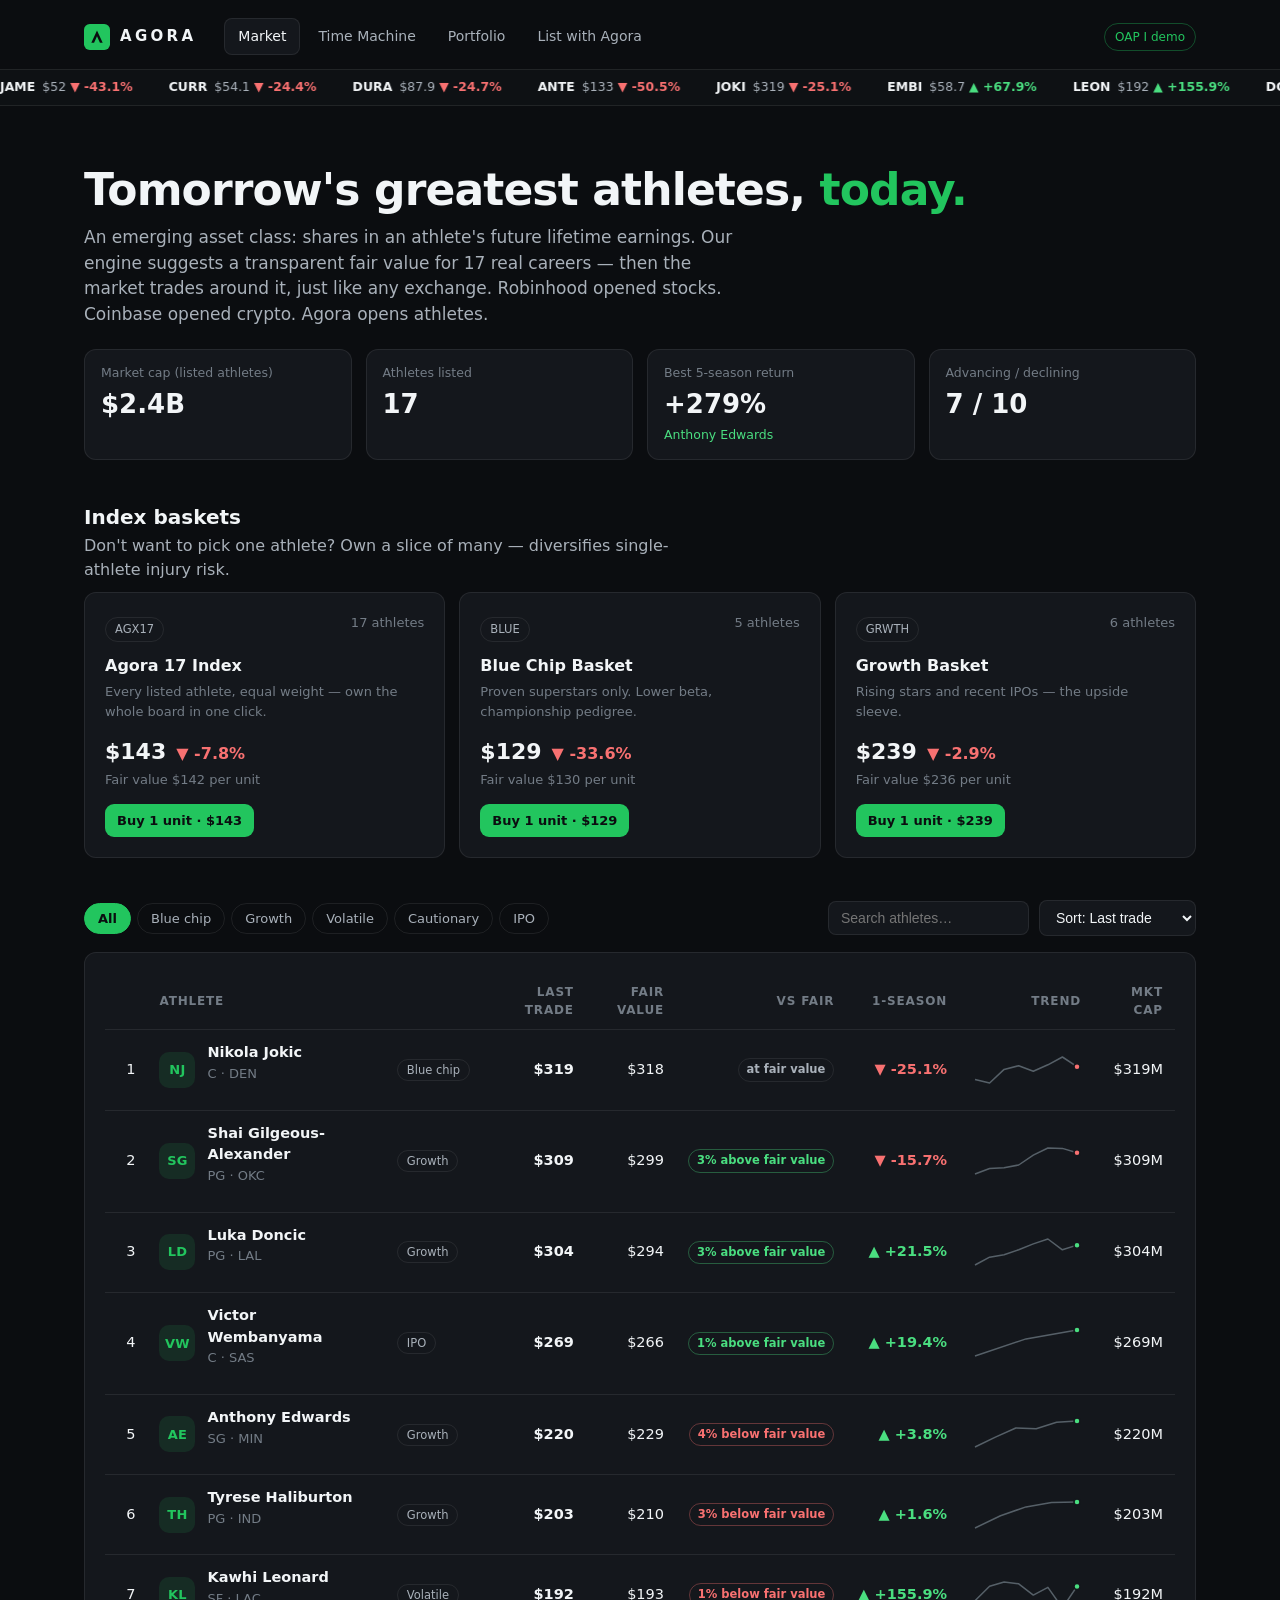
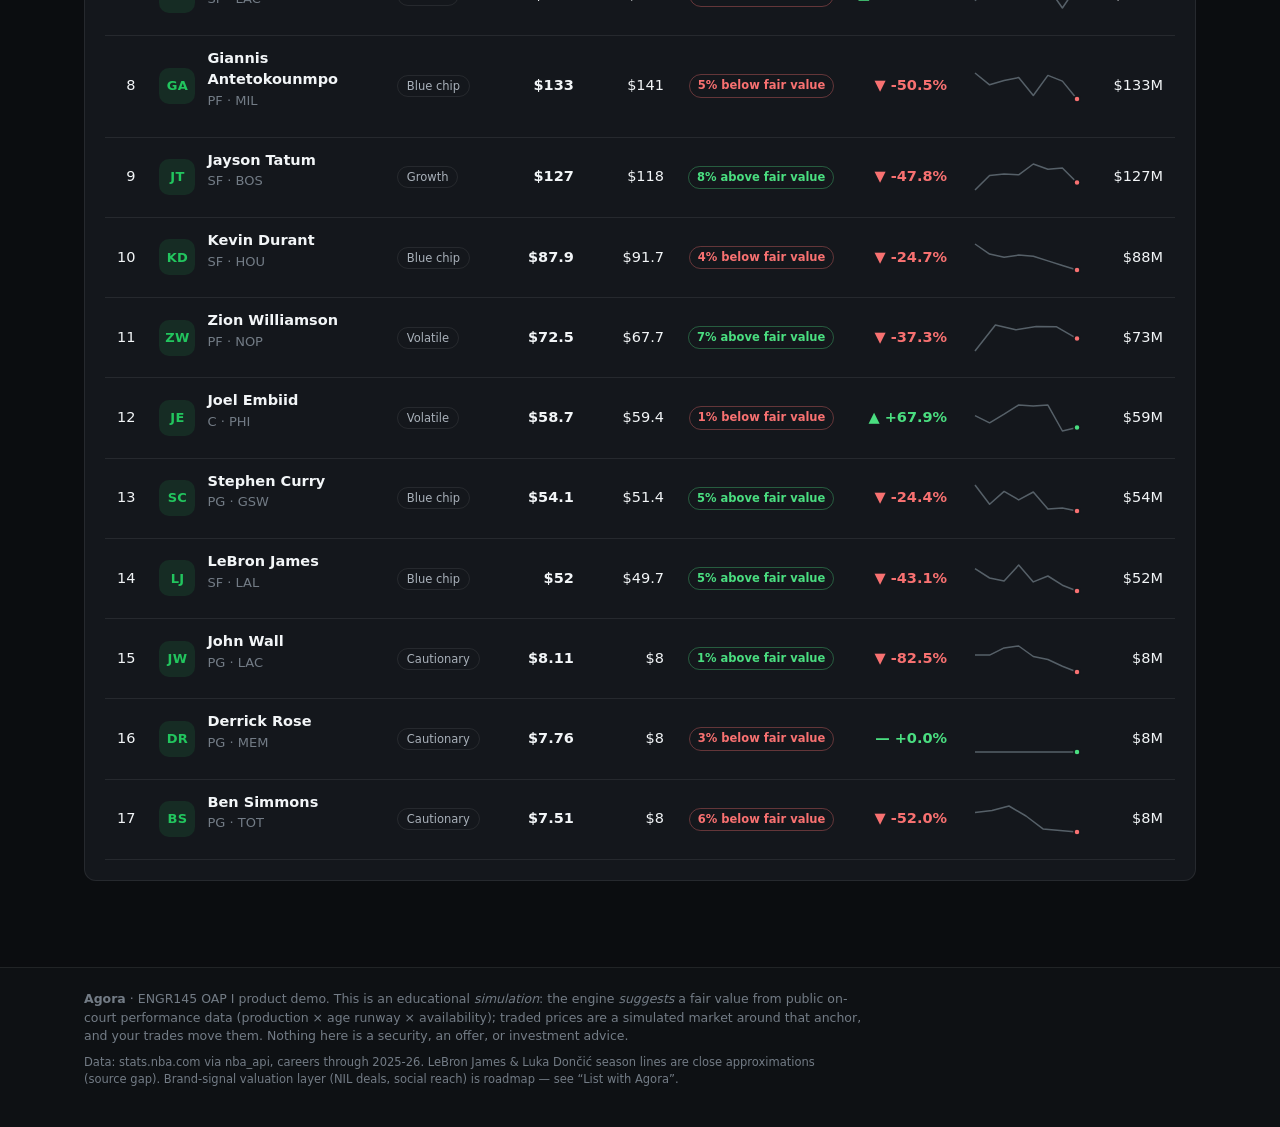
==== docs/index.html @ e839e9f4 "Market layer per TA feedback: engine suggests fair value, market sets price Every listing now shows " ====
<!DOCTYPE html>
<html lang="en">
<head>
<meta charset="utf-8">
<meta name="viewport" content="width=device-width, initial-scale=1">
<title>Agora — The Athlete Brand Asset Market</title>
<meta name="description" content="Agora MVP — a live demo where athlete brand value is priced like an asset. Explore careers as price histories, travel back in time, and build a portfolio.">
<link rel="icon" href="data:image/svg+xml,%3Csvg xmlns='http://www.w3.org/2000/svg' viewBox='0 0 32 32'%3E%3Crect width='32' height='32' rx='7' fill='%2322c55e'/%3E%3Cpath d='M9 23 16 8l7 15h-3.4L16 15l-3.6 8z' fill='%230b0d10'/%3E%3C/svg%3E">
<link rel="stylesheet" href="app.css">
</head>
<body>
<a class="skip" href="#app">Skip to content</a>

<header class="topbar">
  <a class="brand" href="#/market" aria-label="Agora home">
    <svg class="brand-glyph" viewBox="0 0 32 32" aria-hidden="true"><rect width="32" height="32" rx="7" fill="#22c55e"/><path d="M9 23 16 8l7 15h-3.4L16 15l-3.6 8z" fill="#0b0d10"/></svg>
    <span class="brand-word">AGORA</span>
  </a>
  <nav class="nav" aria-label="Primary">
    <a href="#/market" data-nav="market">Market</a>
    <a href="#/machine" data-nav="machine">Time Machine</a>
    <a href="#/portfolio" data-nav="portfolio">Portfolio <span class="nav-badge" id="portfolioCount" hidden></span></a>
    <a href="#/list" data-nav="list">List with Agora</a>
  </nav>
  <span class="demo-chip" title="Built for ENGR145 OAP I">OAP&nbsp;I&nbsp;demo</span>
</header>

<div class="ticker" aria-hidden="true"><div class="ticker-track" id="tickerTrack"></div></div>

<main id="app" tabindex="-1"></main>

<footer class="footer">
  <div class="footer-inner">
    <p><strong>Agora</strong> · ENGR145 OAP I product demo. This is an educational <em>simulation</em>:
    the engine <em>suggests</em> a fair value from public on-court performance data
    (production × age runway × availability); traded prices are a simulated market around that anchor,
    and your trades move them. Nothing here is a security, an offer, or investment advice.</p>
    <p class="footer-fine">Data: stats.nba.com via nba_api, careers through 2025-26. LeBron James &amp; Luka Dončić
    season lines are close approximations (source gap).
    Brand-signal valuation layer (NIL deals, social reach) is roadmap — see “List with Agora”.</p>
  </div>
</footer>

<div class="tooltip" id="tooltip" role="status" hidden></div>
<div class="toast" id="toast" role="status" hidden></div>

<script src="data/players.js"></script>
<script src="app.js"></script>
</body>
</html>
---- docs/app.css ----
/* ---------- Agora MVP · dark fintech, deck-matched ---------- */
:root {
  --page: #0b0d10;
  --surface: #14171c;          /* cards & chart surface (validated) */
  --surface-2: #1a1e24;
  --ink: #f2f5f7;
  --ink-2: #a9b1ba;
  --ink-3: #737c86;
  --hairline: rgba(255,255,255,.08);
  --grid: #262b31;             /* hairline gridlines */
  --axis: #3a4048;
  --accent: #22c55e;           /* UI accent (buttons, brand) */
  --accent-ink: #0b0d10;
  --series-1: #16a34a;         /* athlete data marks (validated) */
  --series-2: #3987e5;         /* benchmark data marks (validated) */
  --up: #4ade80;               /* delta text, always with sign/arrow */
  --down: #f87171;
  --radius: 12px;
  --max: 1160px;
  font-size: 16px;
}
* { box-sizing: border-box; }
html, body { margin: 0; padding: 0; }
body {
  background: var(--page); color: var(--ink);
  font-family: system-ui, -apple-system, "Segoe UI", sans-serif;
  line-height: 1.5;
}
.skip { position: absolute; left: -999px; }
.skip:focus { left: 12px; top: 12px; z-index: 99; background: var(--accent); color: var(--accent-ink); padding: 8px 14px; border-radius: 8px; }
a { color: inherit; text-decoration: none; }
button { font: inherit; cursor: pointer; }

/* ---------- top bar ---------- */
.topbar {
  display: flex; align-items: center; gap: 28px;
  max-width: var(--max); margin: 0 auto; padding: 18px 24px 14px;
}
.brand { display: flex; align-items: center; gap: 10px; }
.brand-glyph { width: 26px; height: 26px; }
.brand-word { font-weight: 800; letter-spacing: .22em; font-size: 15px; }
.nav { display: flex; gap: 4px; flex: 1; }
.nav a {
  padding: 7px 13px; border-radius: 8px; font-size: 14px; color: var(--ink-2);
  border: 1px solid transparent;
}
.nav a:hover { color: var(--ink); background: var(--surface); }
.nav a.active { color: var(--ink); background: var(--surface); border-color: var(--hairline); }
.nav-badge {
  background: var(--accent); color: var(--accent-ink); border-radius: 99px;
  font-size: 11px; font-weight: 700; padding: 1px 7px; margin-left: 4px;
}
.demo-chip {
  font-size: 12px; color: var(--accent); border: 1px solid rgba(34,197,94,.35);
  padding: 4px 10px; border-radius: 99px; white-space: nowrap;
}

/* ---------- ticker tape ---------- */
.ticker { overflow: hidden; border-block: 1px solid var(--hairline); background: #0e1114; }
.ticker-track {
  display: inline-flex; gap: 36px; padding: 8px 0; white-space: nowrap;
  animation: tick 60s linear infinite; will-change: transform;
}
.ticker:hover .ticker-track { animation-play-state: paused; }
@keyframes tick { from { transform: translateX(0); } to { transform: translateX(-50%); } }
@media (prefers-reduced-motion: reduce) { .ticker-track { animation: none; } }
.tick-item { font-size: 12.5px; color: var(--ink-2); font-variant-numeric: tabular-nums; }
.tick-item b { color: var(--ink); font-weight: 600; margin-right: 7px; }

/* ---------- layout ---------- */
main { max-width: var(--max); margin: 0 auto; padding: 26px 24px 70px; min-height: 62vh; }
.view-head { margin: 6px 0 20px; }
.view-head h1 { font-size: 30px; margin: 0 0 6px; letter-spacing: -.01em; }
.view-head p { color: var(--ink-2); margin: 0; max-width: 62ch; }

/* hero */
.hero { padding: 34px 0 10px; }
.hero h1 { font-size: 44px; line-height: 1.08; margin: 0 0 12px; letter-spacing: -.02em; }
.hero h1 em { font-style: normal; color: var(--accent); }
.hero p { color: var(--ink-2); font-size: 17px; max-width: 60ch; margin: 0 0 22px; }

.tiles { display: grid; grid-template-columns: repeat(auto-fit, minmax(180px, 1fr)); gap: 14px; margin: 18px 0 26px; }
.tile {
  background: var(--surface); border: 1px solid var(--hairline);
  border-radius: var(--radius); padding: 14px 16px;
}
.tile .t-label { font-size: 12.5px; color: var(--ink-3); }
.tile .t-value { font-size: 26px; font-weight: 650; margin-top: 2px; }
.tile .t-delta { font-size: 12.5px; margin-top: 2px; color: var(--ink-2); }
.tile .t-delta .pos { color: var(--up); }
.tile .t-delta .neg { color: var(--down); }

/* ---------- market controls & table ---------- */
.controls { display: flex; flex-wrap: wrap; gap: 10px; align-items: center; margin: 6px 0 16px; }
.chips { display: flex; gap: 6px; flex-wrap: wrap; }
.chip {
  border: 1px solid var(--hairline); background: transparent; color: var(--ink-2);
  border-radius: 99px; padding: 5px 13px; font-size: 13px;
}
.chip:hover { color: var(--ink); border-color: rgba(255,255,255,.2); }
.chip.on { background: var(--accent); border-color: var(--accent); color: var(--accent-ink); font-weight: 600; }
.controls .spacer { flex: 1; }
.search, .select, .amount {
  background: var(--surface); color: var(--ink); border: 1px solid var(--hairline);
  border-radius: 8px; padding: 8px 12px; font-size: 14px;
}
.search:focus, .select:focus, .amount:focus, .chip:focus-visible, .btn:focus-visible {
  outline: 2px solid var(--accent); outline-offset: 1px;
}

.table-scroll { overflow-x: auto; }
.market-table { width: 100%; border-collapse: collapse; }
.market-table th {
  text-align: left; font-size: 12px; text-transform: uppercase; letter-spacing: .07em;
  color: var(--ink-3); font-weight: 600; padding: 10px 12px; border-bottom: 1px solid var(--hairline);
}
.market-table th.num, .market-table td.num { text-align: right; }
.market-table td {
  padding: 12px; border-bottom: 1px solid var(--hairline); font-size: 14.5px;
  font-variant-numeric: tabular-nums; vertical-align: middle;
}
.market-table tbody tr { cursor: pointer; }
.market-table tbody tr:hover, .market-table tbody tr:focus-visible { background: var(--surface); outline: none; }
.who { display: flex; align-items: center; gap: 12px; }
.avatar {
  width: 36px; height: 36px; border-radius: 10px; flex: none;
  background: rgba(34,197,94,.12); color: var(--accent);
  display: grid; place-items: center; font-weight: 700; font-size: 13px; letter-spacing: .02em;
}
.who .nm { font-weight: 600; }
.who .sub { font-size: 12.5px; color: var(--ink-3); }
.tag {
  font-size: 11.5px; padding: 3px 9px; border-radius: 99px; border: 1px solid var(--hairline);
  color: var(--ink-2); white-space: nowrap;
}
.delta { font-weight: 600; white-space: nowrap; }
.delta.pos { color: var(--up); }
.delta.neg { color: var(--down); }
.spark { display: block; }

/* ---------- panels / athlete ---------- */
.panel {
  background: var(--surface); border: 1px solid var(--hairline);
  border-radius: var(--radius); padding: 20px; margin-bottom: 16px;
}
.panel h2 { margin: 0 0 4px; font-size: 18px; }
.panel .sub { color: var(--ink-3); font-size: 13px; margin: 0 0 14px; }
.back { display: inline-block; color: var(--ink-3); font-size: 13.5px; margin-bottom: 14px; }
.back:hover { color: var(--ink); }

.ath-head { display: flex; align-items: center; gap: 18px; flex-wrap: wrap; margin-bottom: 18px; }
.ath-head .avatar { width: 58px; height: 58px; font-size: 19px; border-radius: 14px; }
.ath-head h1 { font-size: 30px; margin: 0; letter-spacing: -.01em; }
.ath-meta { display: flex; gap: 8px; margin-top: 6px; flex-wrap: wrap; }
.ath-price { margin-left: auto; text-align: right; }
.ath-price .p { font-size: 32px; font-weight: 700; font-variant-numeric: tabular-nums; }
.ath-price .d { font-size: 14px; }
.story {
  border-left: 3px solid var(--accent); padding: 4px 0 4px 14px; color: var(--ink-2);
  font-size: 15px; margin: 4px 0 16px; max-width: 74ch; font-style: italic;
}

.breakdown { display: grid; grid-template-columns: repeat(auto-fit, minmax(210px, 1fr)); gap: 14px; }
.meter-row .m-label { font-size: 13px; color: var(--ink-2); display: flex; justify-content: space-between; margin-bottom: 6px; }
.meter-row .m-label b { color: var(--ink); font-variant-numeric: tabular-nums; }
.meter { height: 8px; border-radius: 99px; background: rgba(34,197,94,.14); overflow: hidden; }
.meter > i { display: block; height: 100%; background: var(--series-1); border-radius: 99px; }

.season-wrap { overflow-x: auto; }
table.seasons { width: 100%; border-collapse: collapse; font-size: 13.5px; }
table.seasons th {
  position: sticky; top: 0; background: var(--surface); text-align: right;
  font-size: 11px; text-transform: uppercase; letter-spacing: .06em; color: var(--ink-3);
  padding: 8px 10px; border-bottom: 1px solid var(--hairline);
}
table.seasons th:first-child, table.seasons td:first-child { text-align: left; }
table.seasons td {
  padding: 7px 10px; text-align: right; border-bottom: 1px solid var(--hairline);
  color: var(--ink-2); font-variant-numeric: tabular-nums; white-space: nowrap;
}
table.seasons td:first-child { color: var(--ink); }
table.seasons tr:hover td { background: var(--surface-2); }

.btn {
  background: var(--accent); color: var(--accent-ink); font-weight: 650;
  border: none; border-radius: 9px; padding: 10px 18px; font-size: 14.5px;
}
.btn:hover { filter: brightness(1.08); }
.btn.ghost { background: transparent; color: var(--ink); border: 1px solid var(--hairline); font-weight: 500; }
.btn.ghost:hover { border-color: rgba(255,255,255,.25); }
.btn-row { display: flex; gap: 10px; flex-wrap: wrap; margin-top: 14px; }

/* ---------- charts ---------- */
.chart-box { position: relative; }
.chart-box svg { display: block; width: 100%; height: auto; }
.chart-legend { display: flex; gap: 18px; margin: 2px 0 8px; font-size: 13px; color: var(--ink-2); flex-wrap: wrap; }
.lg-key { display: inline-flex; align-items: center; gap: 7px; }
.lg-key i { width: 16px; height: 0; border-top: 3px solid; border-radius: 2px; }

.tooltip {
  position: fixed; z-index: 50; pointer-events: none;
  background: #1d2229; border: 1px solid var(--hairline); border-radius: 10px;
  padding: 9px 12px; font-size: 12.5px; color: var(--ink-2);
  box-shadow: 0 8px 24px rgba(0,0,0,.45); max-width: 250px;
}
.tooltip .tt-title { color: var(--ink); font-weight: 650; margin-bottom: 3px; }
.tooltip .tt-row { display: flex; align-items: baseline; gap: 8px; }
.tooltip .tt-row i { width: 12px; border-top: 3px solid; border-radius: 2px; flex: none; transform: translateY(-3px); }
.tooltip .tt-val { font-weight: 650; color: var(--ink); font-variant-numeric: tabular-nums; }

/* ---------- time machine ---------- */
.tm-controls { display: flex; gap: 10px; flex-wrap: wrap; align-items: end; margin-bottom: 4px; }
.field { display: flex; flex-direction: column; gap: 5px; }
.field label { font-size: 12px; color: var(--ink-3); }
.hero-num { font-size: 52px; font-weight: 750; letter-spacing: -.02em; line-height: 1; margin: 4px 0 2px; }
.hero-sub { color: var(--ink-2); font-size: 15px; }
.hero-sub .pos { color: var(--up); font-weight: 650; }
.hero-sub .neg { color: var(--down); font-weight: 650; }
.mini-stats { display: flex; gap: 26px; flex-wrap: wrap; margin-top: 14px; }
.mini-stats .ms { font-size: 13px; color: var(--ink-3); }
.mini-stats .ms b { display: block; font-size: 17px; color: var(--ink); font-weight: 650; font-variant-numeric: tabular-nums; }
.narrative { color: var(--ink-2); font-size: 14.5px; max-width: 78ch; }

/* ---------- portfolio ---------- */
.empty {
  text-align: center; color: var(--ink-3); padding: 44px 20px;
  border: 1px dashed var(--hairline); border-radius: var(--radius);
}
.pos-table { width: 100%; border-collapse: collapse; font-size: 14px; }
.pos-table th { text-align: right; font-size: 11.5px; text-transform: uppercase; letter-spacing: .06em; color: var(--ink-3); padding: 8px 10px; border-bottom: 1px solid var(--hairline); }
.pos-table th:first-child, .pos-table td:first-child { text-align: left; }
.pos-table td { text-align: right; padding: 10px; border-bottom: 1px solid var(--hairline); font-variant-numeric: tabular-nums; }
.x-btn { background: none; border: none; color: var(--ink-3); font-size: 15px; padding: 4px 8px; border-radius: 6px; }
.x-btn:hover { color: var(--down); background: var(--surface-2); }

/* ---------- list-with-agora ---------- */
.grid-2 { display: grid; grid-template-columns: 1fr 1fr; gap: 16px; }
@media (max-width: 860px) { .grid-2 { grid-template-columns: 1fr; } }
.prospects { display: grid; grid-template-columns: repeat(auto-fit, minmax(240px, 1fr)); gap: 14px; }
.prospect { border: 1px solid var(--hairline); border-radius: var(--radius); padding: 16px; background: var(--surface-2); }
.prospect .p-tag { font-size: 11px; color: var(--accent); letter-spacing: .08em; text-transform: uppercase; }
.prospect h3 { margin: 6px 0 4px; font-size: 16.5px; }
.prospect p { margin: 0; font-size: 13.5px; color: var(--ink-2); }
.prospect .p-ask { margin-top: 10px; font-size: 13px; color: var(--ink-3); }
.prospect .p-ask b { color: var(--ink); }
.form-grid { display: grid; grid-template-columns: 1fr 1fr; gap: 12px; }
.form-grid .full { grid-column: 1 / -1; }
.formula { display: flex; gap: 10px; align-items: center; flex-wrap: wrap; font-weight: 650; font-size: 15px; margin: 10px 0 14px; }
.formula .f-chip { background: var(--surface-2); border: 1px solid var(--hairline); padding: 8px 14px; border-radius: 10px; }
.formula .f-op { color: var(--ink-3); }
.method-list { margin: 0; padding-left: 18px; color: var(--ink-2); font-size: 14px; }
.method-list li { margin-bottom: 8px; }

.toast {
  position: fixed; bottom: 26px; left: 50%; transform: translateX(-50%); z-index: 60;
  background: var(--accent); color: var(--accent-ink); font-weight: 650;
  padding: 11px 20px; border-radius: 10px; box-shadow: 0 10px 30px rgba(0,0,0,.5);
}

/* ---------- footer ---------- */
.footer { border-top: 1px solid var(--hairline); background: #0e1114; }
.footer-inner { max-width: var(--max); margin: 0 auto; padding: 22px 24px 30px; }
.footer p { color: var(--ink-3); font-size: 12.5px; max-width: 100ch; margin: 0 0 8px; }
.footer .footer-fine { font-size: 11.5px; }

@media (max-width: 720px) {
  .hero h1 { font-size: 32px; }
  .topbar { flex-wrap: wrap; gap: 10px; }
  .nav { order: 3; width: 100%; overflow-x: auto; }
  .ath-price { margin-left: 0; text-align: left; }
  .hide-sm { display: none; }
}

/* ---------- market layer: fair value vs traded price ---------- */
.fv-chip {
  display: inline-block; padding: 2px 8px; border-radius: 99px;
  font-size: 11.5px; font-weight: 600; border: 1px solid var(--hairline);
  color: var(--ink-2); white-space: nowrap;
}
.fv-chip.pos { color: var(--up); border-color: rgba(74,222,128,.35); }
.fv-chip.neg { color: var(--down); border-color: rgba(248,113,113,.35); }
.fv-line { margin-top: 6px; font-size: 13px; color: var(--ink-2); }

/* ---------- index baskets ---------- */
.bk-head { margin-bottom: 10px; }
.bk-head h2 { font-size: 20px; margin: 0 0 2px; }
.baskets { display: grid; grid-template-columns: repeat(auto-fit, minmax(240px, 1fr)); gap: 14px; margin-bottom: 26px; }
.basket h3 { margin: 8px 0 4px; font-size: 16px; }
.basket .bk-top { display: flex; justify-content: space-between; align-items: center; }
.basket .bk-price { display: flex; align-items: baseline; gap: 10px; margin: 10px 0 2px; }
.basket .bk-price b { font-size: 22px; font-variant-numeric: tabular-nums; }
.btn.small { padding: 7px 12px; font-size: 13px; }

/* ---------- trade panel ---------- */
.trade-total {
  align-self: end; padding: 9px 14px; border: 1px solid var(--hairline);
  border-radius: 8px; color: var(--ink-2); font-variant-numeric: tabular-nums;
  font-size: 14px; white-space: nowrap;
}
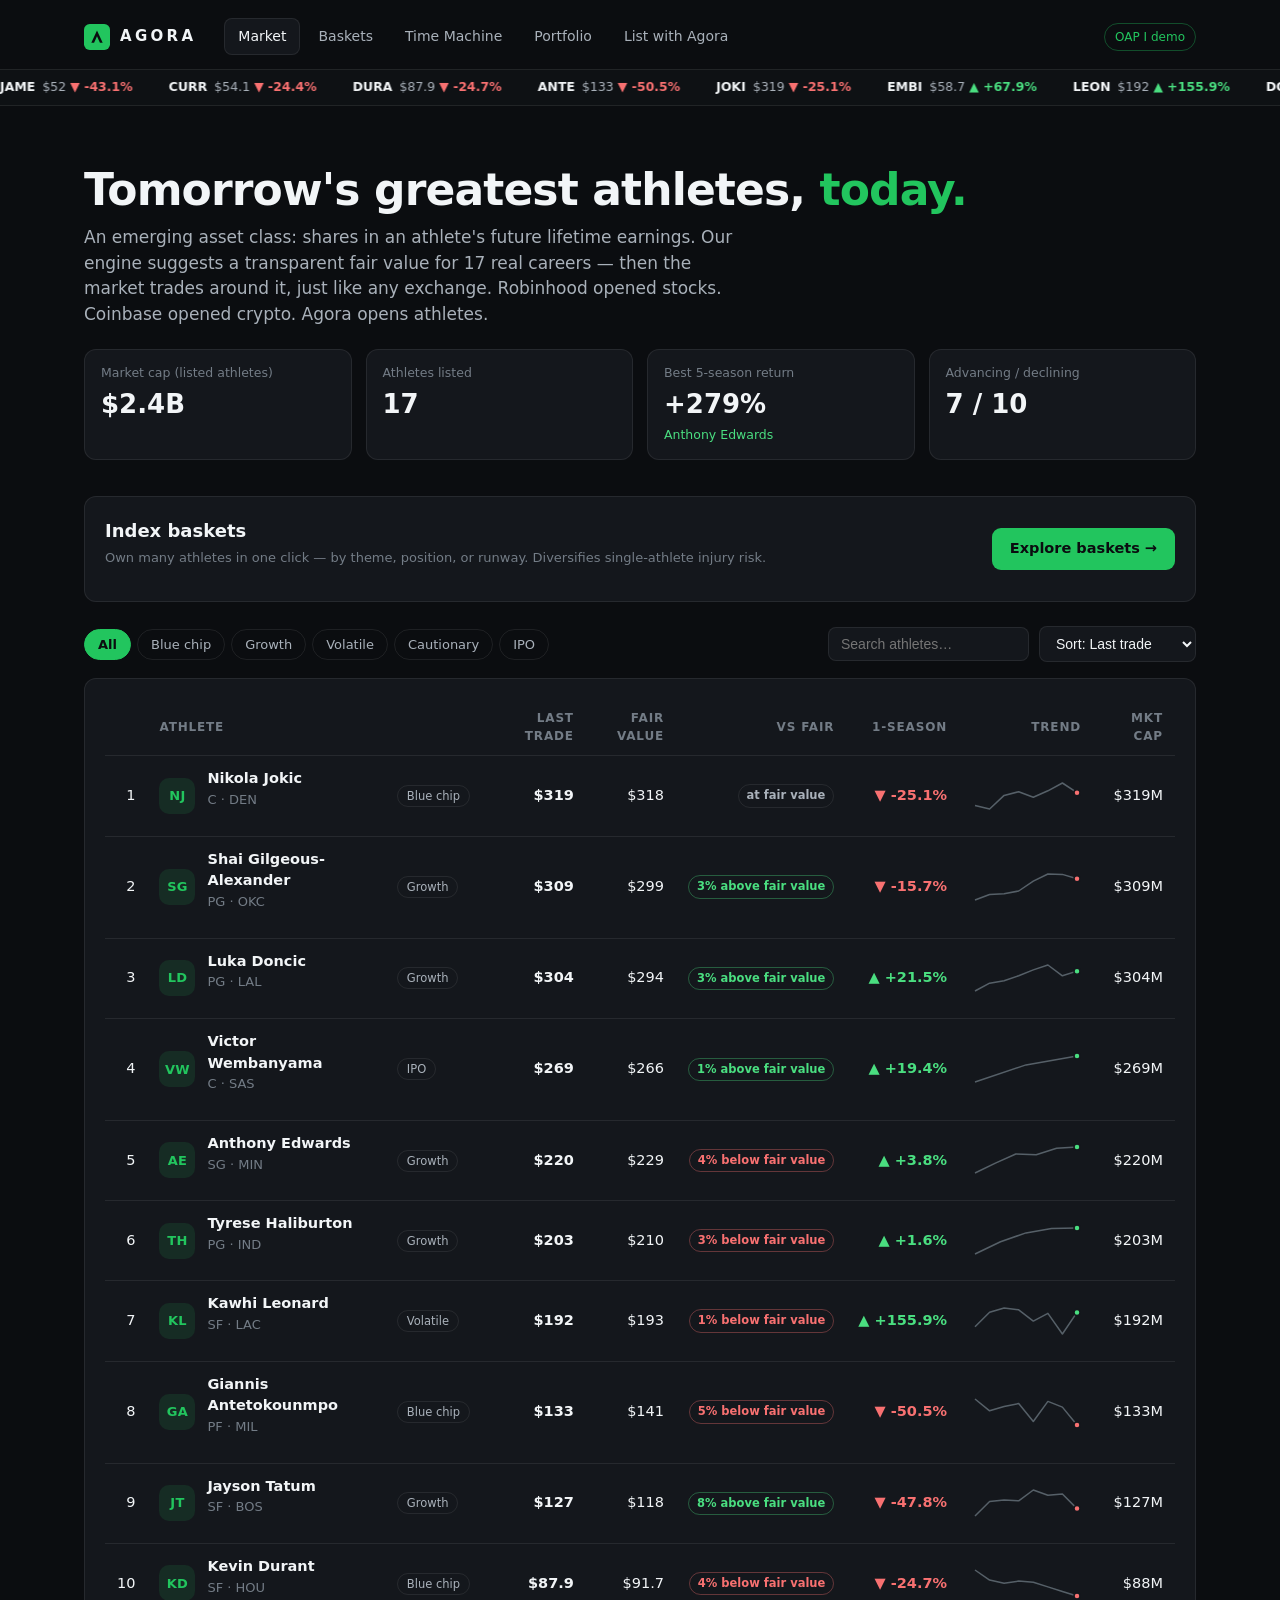
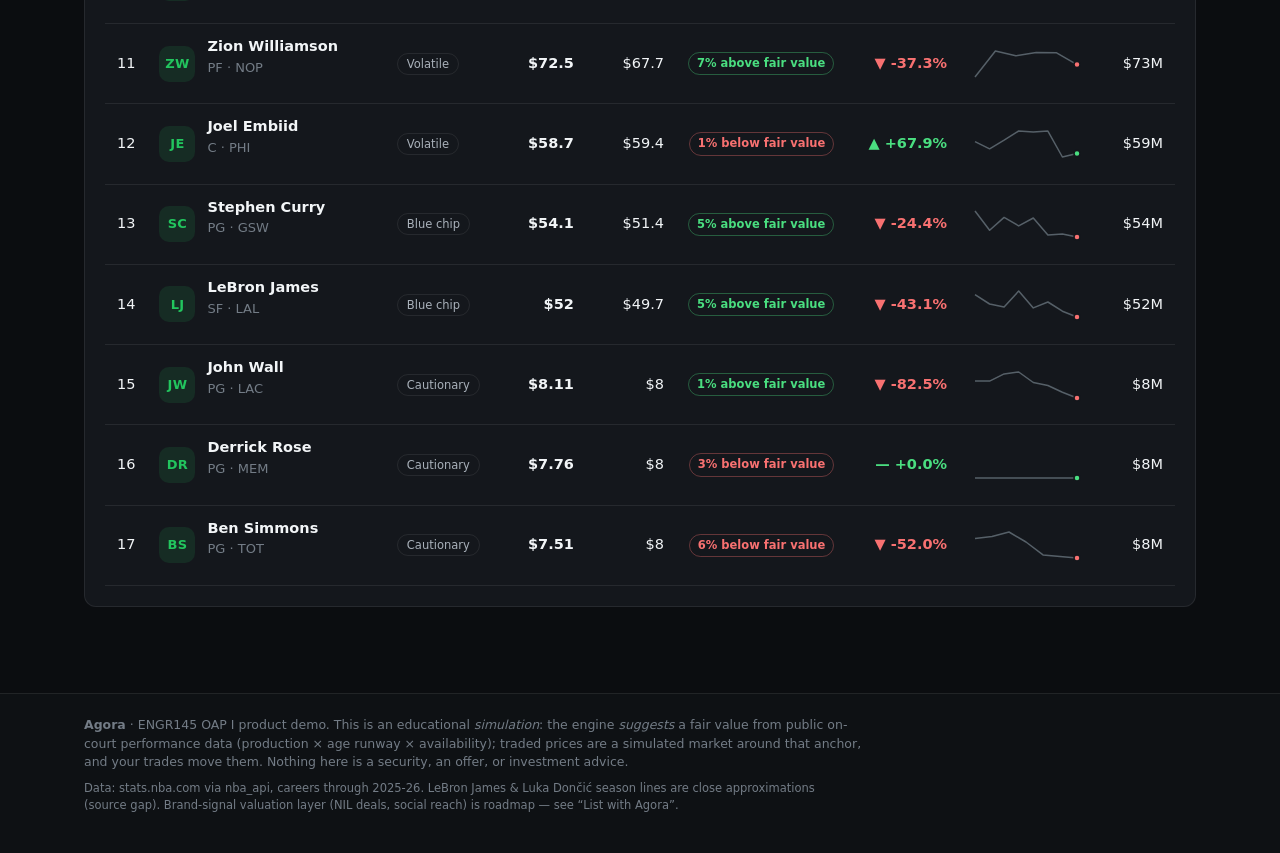
==== commit 5aba3429: "Baskets tab — grouped athlete indexes per OAP deck taxonomy Dedicated nav tab with nine buyable/sell" ====
--- a/docs/index.html
+++ b/docs/index.html
@@ -18,6 +18,7 @@
   </a>
   <nav class="nav" aria-label="Primary">
     <a href="#/market" data-nav="market">Market</a>
+    <a href="#/baskets" data-nav="baskets">Baskets</a>
     <a href="#/machine" data-nav="machine">Time Machine</a>
     <a href="#/portfolio" data-nav="portfolio">Portfolio <span class="nav-badge" id="portfolioCount" hidden></span></a>
     <a href="#/list" data-nav="list">List with Agora</a>
--- a/docs/app.css
+++ b/docs/app.css
@@ -297,3 +297,37 @@
   border-radius: 8px; color: var(--ink-2); font-variant-numeric: tabular-nums;
   font-size: 14px; white-space: nowrap;
 }
+
+/* ---------- athlete page: chart + order ticket side by side ---------- */
+.ath-grid {
+  display: grid; grid-template-columns: minmax(0, 1fr) 300px;
+  gap: 14px; align-items: stretch; margin-bottom: 14px;
+}
+.ath-grid .panel { margin-bottom: 0; }
+.trade-ticket { display: flex; flex-direction: column; }
+.ticket-quote { display: flex; align-items: baseline; gap: 8px; margin: 2px 0 12px; flex-wrap: wrap; }
+.ticket-quote b { font-size: 26px; font-variant-numeric: tabular-nums; }
+.trade-form { display: flex; flex-direction: column; gap: 12px; margin-top: auto; }
+.trade-form .trade-total { align-self: stretch; text-align: center; }
+.trade-actions { display: grid; grid-template-columns: 1fr 1fr; gap: 10px; margin-top: 2px; }
+.btn.big {
+  padding: 15px 0; font-size: 16px; font-weight: 700;
+  border-radius: 10px; text-align: center; letter-spacing: .02em;
+}
+.btn.big.buy { background: #22c55e; color: #0b0d10; }
+.btn.big.buy:hover { filter: brightness(1.12); }
+.btn.big.sell { background: #dc2626; color: #fff; }
+.btn.big.sell:hover { filter: brightness(1.12); }
+@media (max-width: 920px) {
+  .ath-grid { grid-template-columns: 1fr; }
+}
+
+/* ---------- baskets tab ---------- */
+.bk-promo {
+  display: flex; align-items: center; justify-content: space-between;
+  gap: 16px; margin-bottom: 24px; flex-wrap: wrap;
+}
+.bk-promo h2 { margin: 0 0 4px; font-size: 18px; }
+.bk-members { margin-top: 8px; }
+.bk-owned { min-height: 16px; margin-top: 4px; color: var(--up); }
+.bk-note { margin: 6px 0 30px; color: var(--ink-3); }
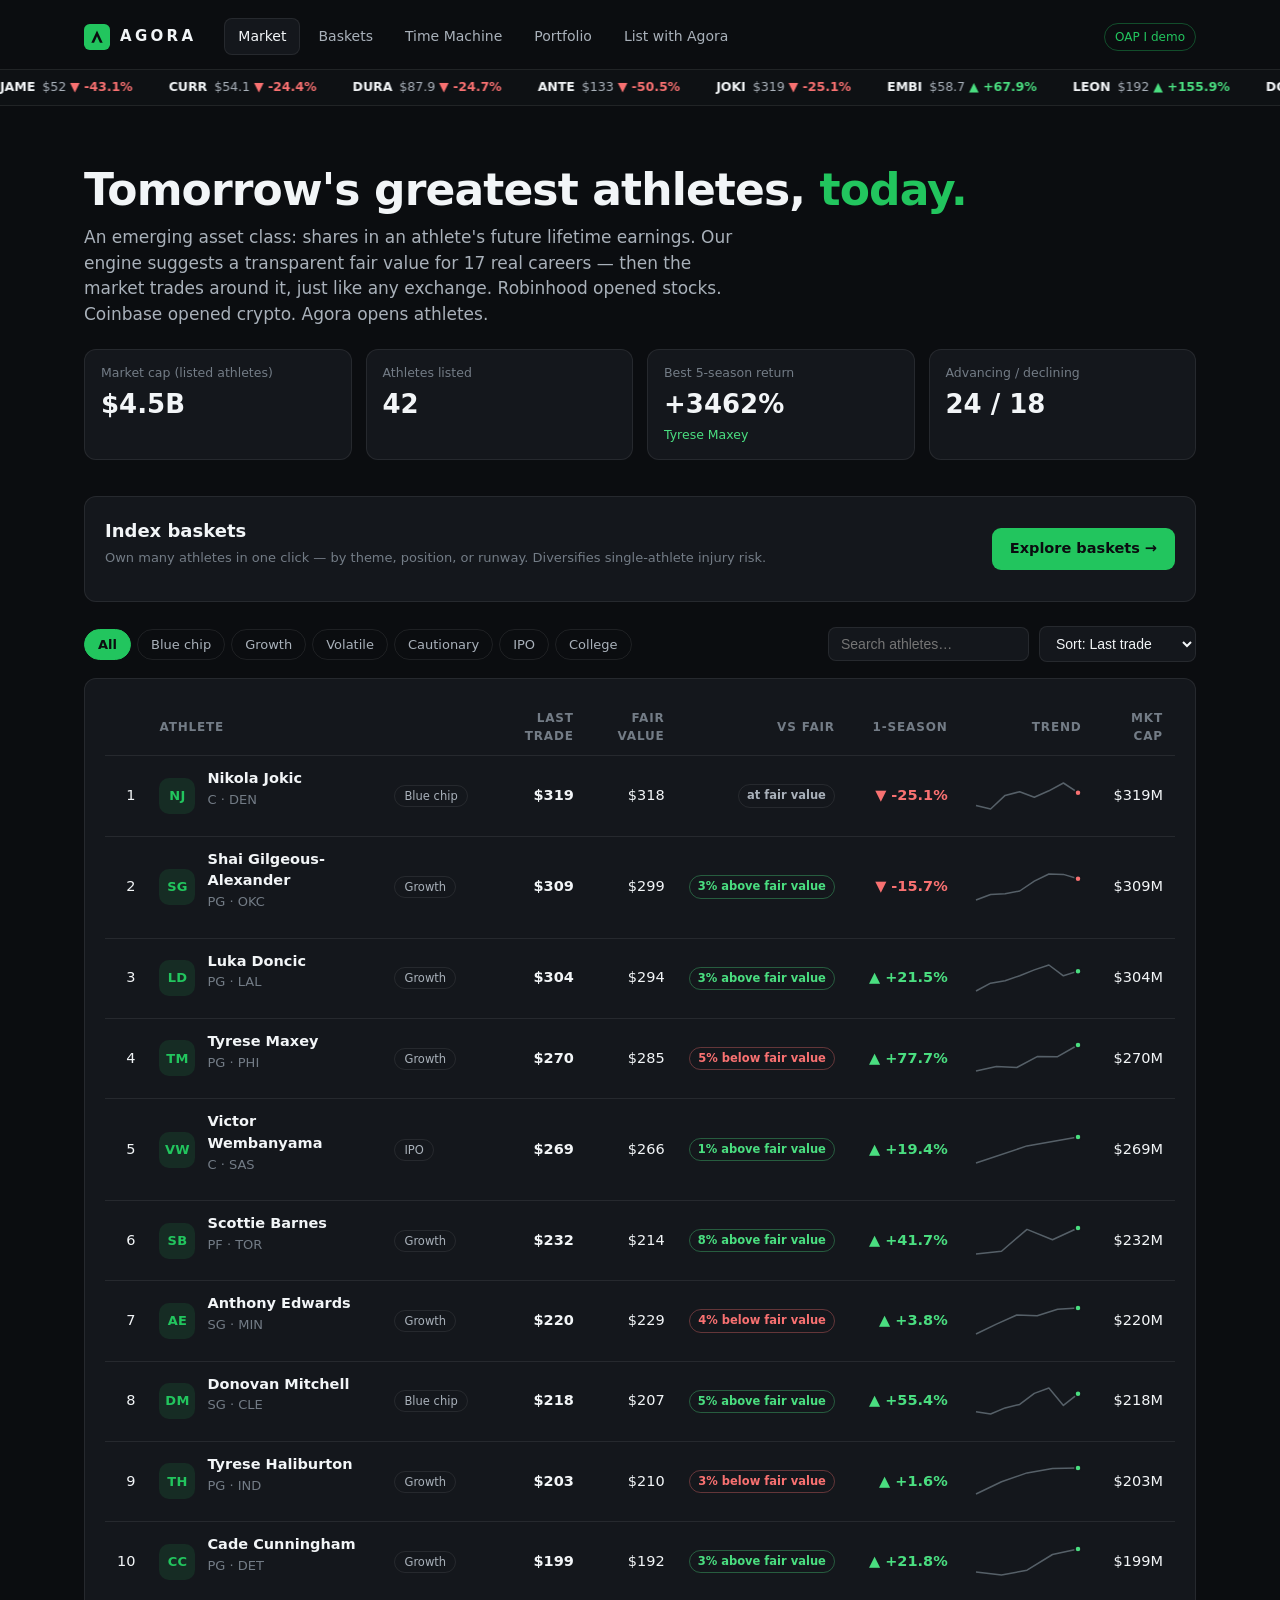
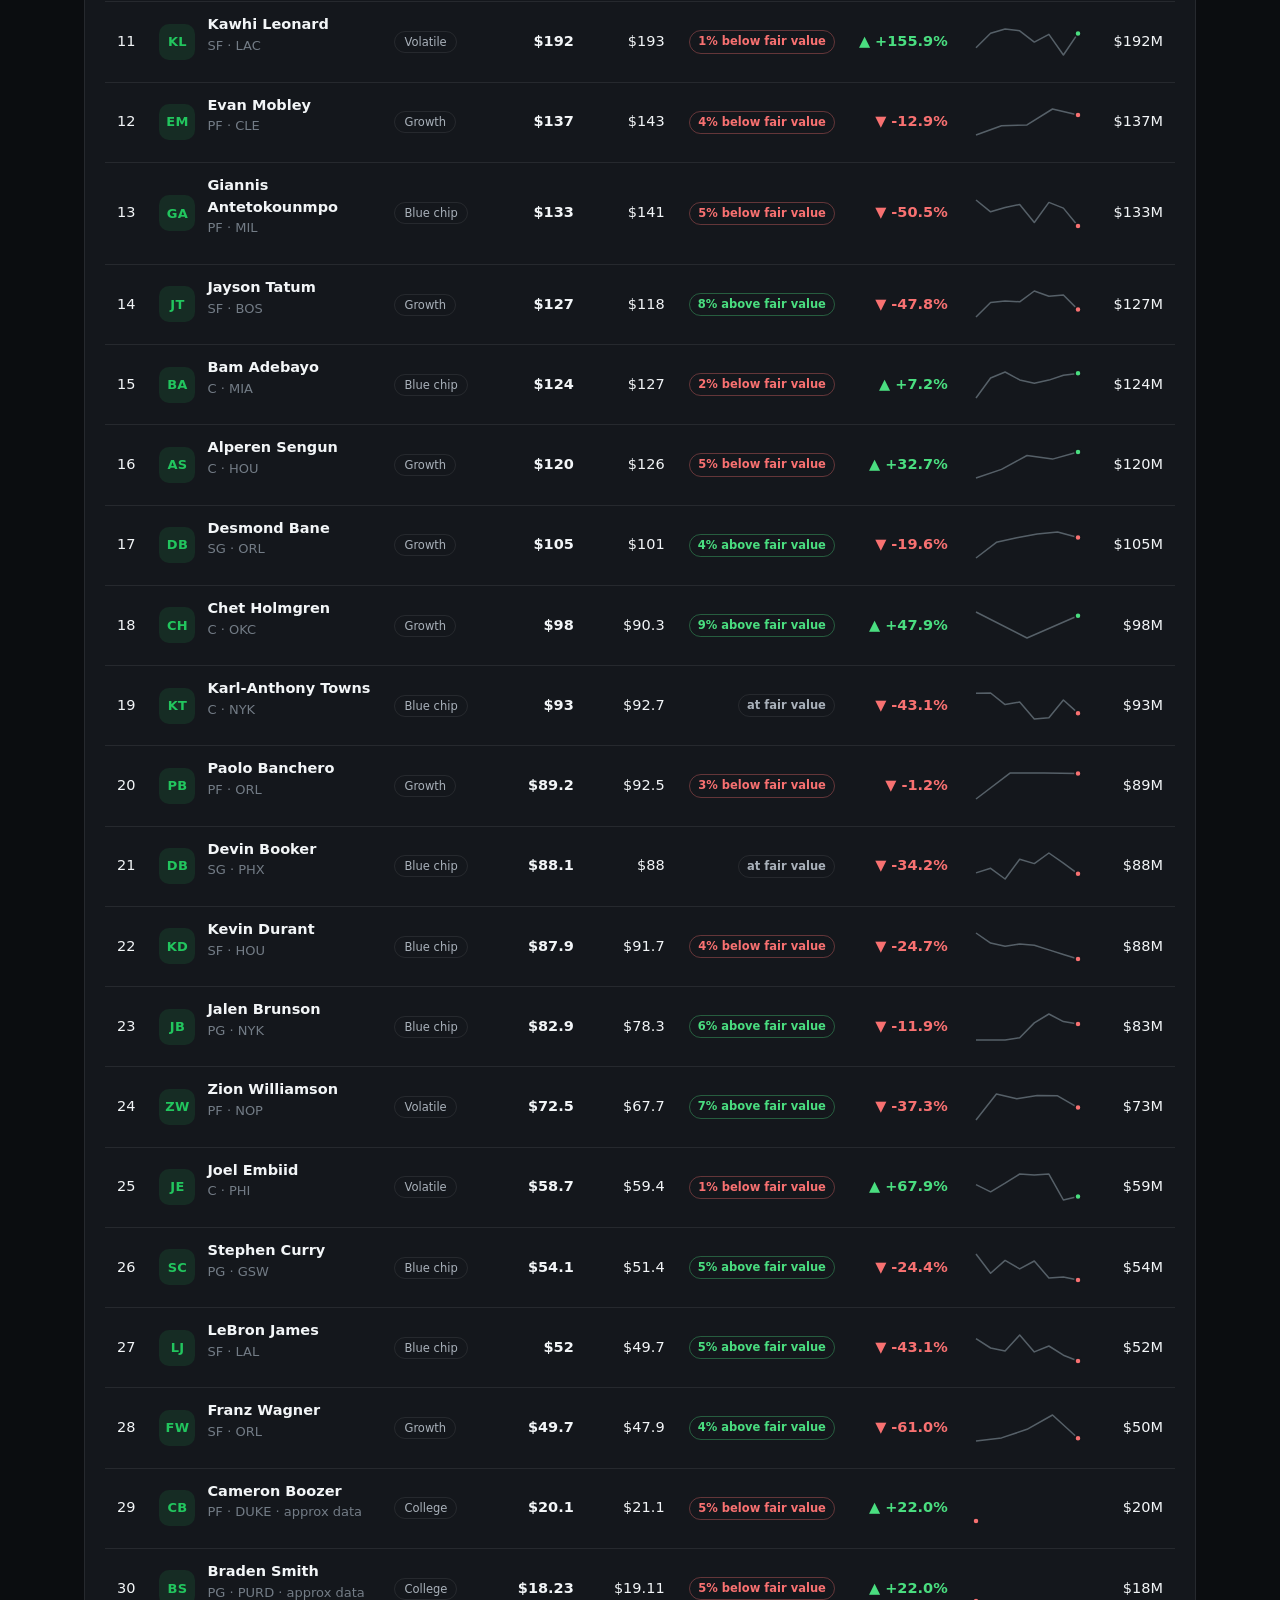
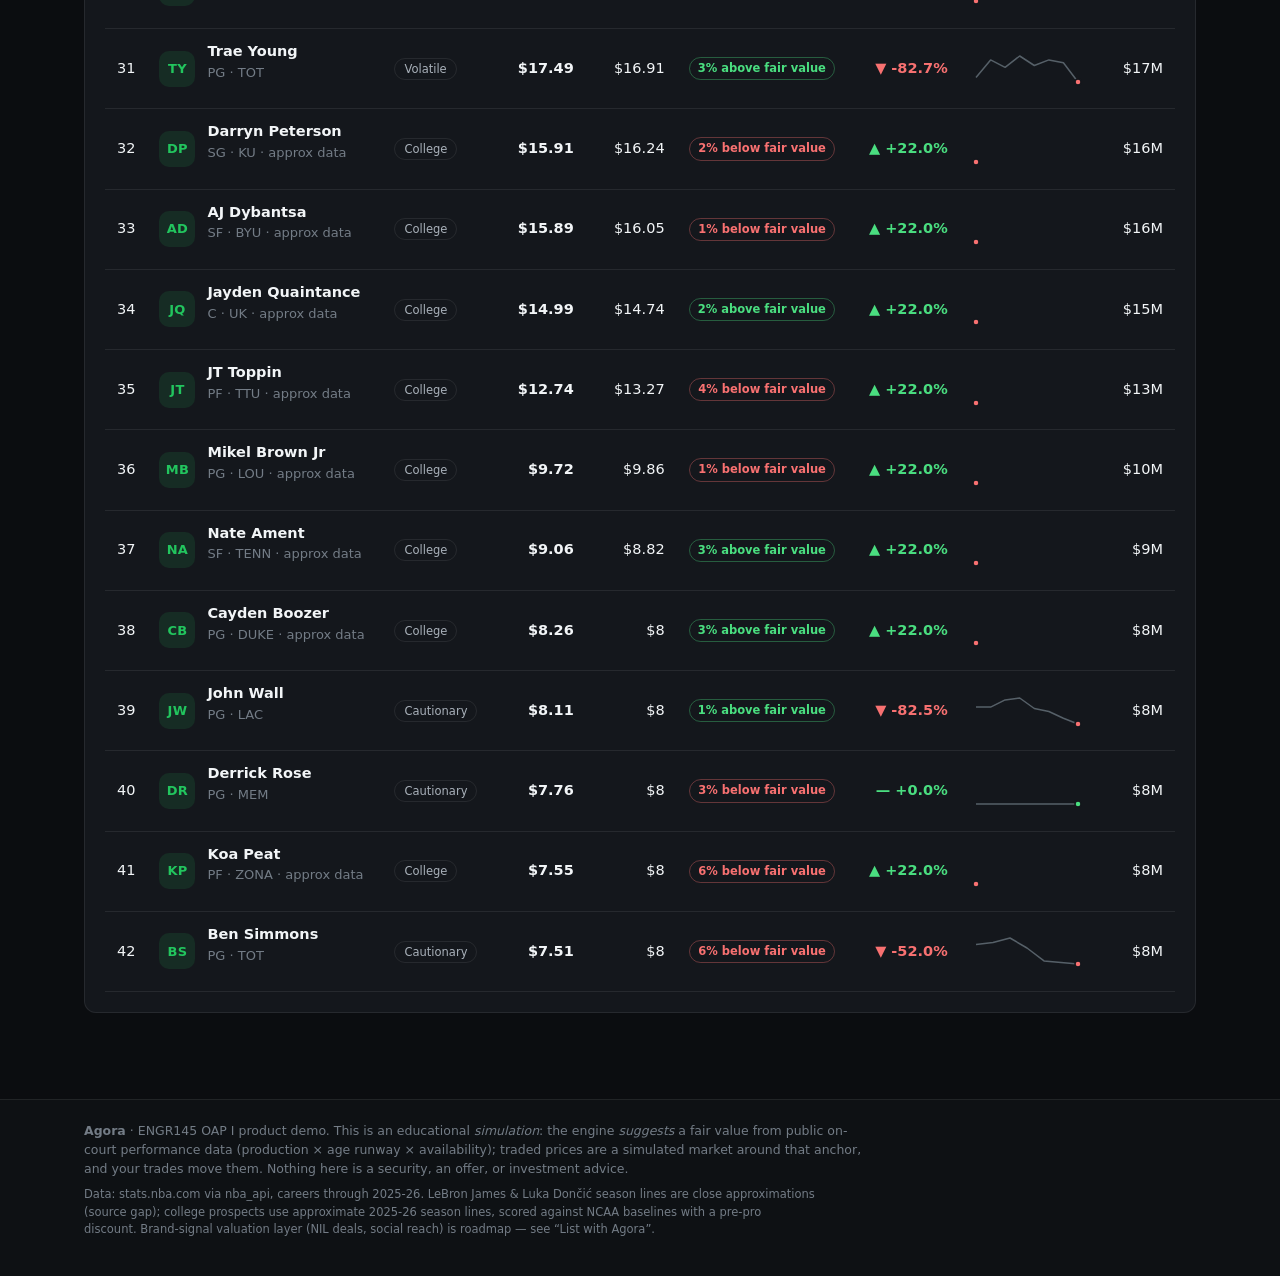
==== commit de37a8a8: "College board: 42 players, invest by school and draft class 15 more NBA stars (fetched careers) + 10" ====
--- a/docs/index.html
+++ b/docs/index.html
@@ -37,7 +37,8 @@
     (production × age runway × availability); traded prices are a simulated market around that anchor,
     and your trades move them. Nothing here is a security, an offer, or investment advice.</p>
     <p class="footer-fine">Data: stats.nba.com via nba_api, careers through 2025-26. LeBron James &amp; Luka Dončić
-    season lines are close approximations (source gap).
+    season lines are close approximations (source gap); college prospects use approximate 2025-26 season lines,
+    scored against NCAA baselines with a pre-pro discount.
     Brand-signal valuation layer (NIL deals, social reach) is roadmap — see “List with Agora”.</p>
   </div>
 </footer>
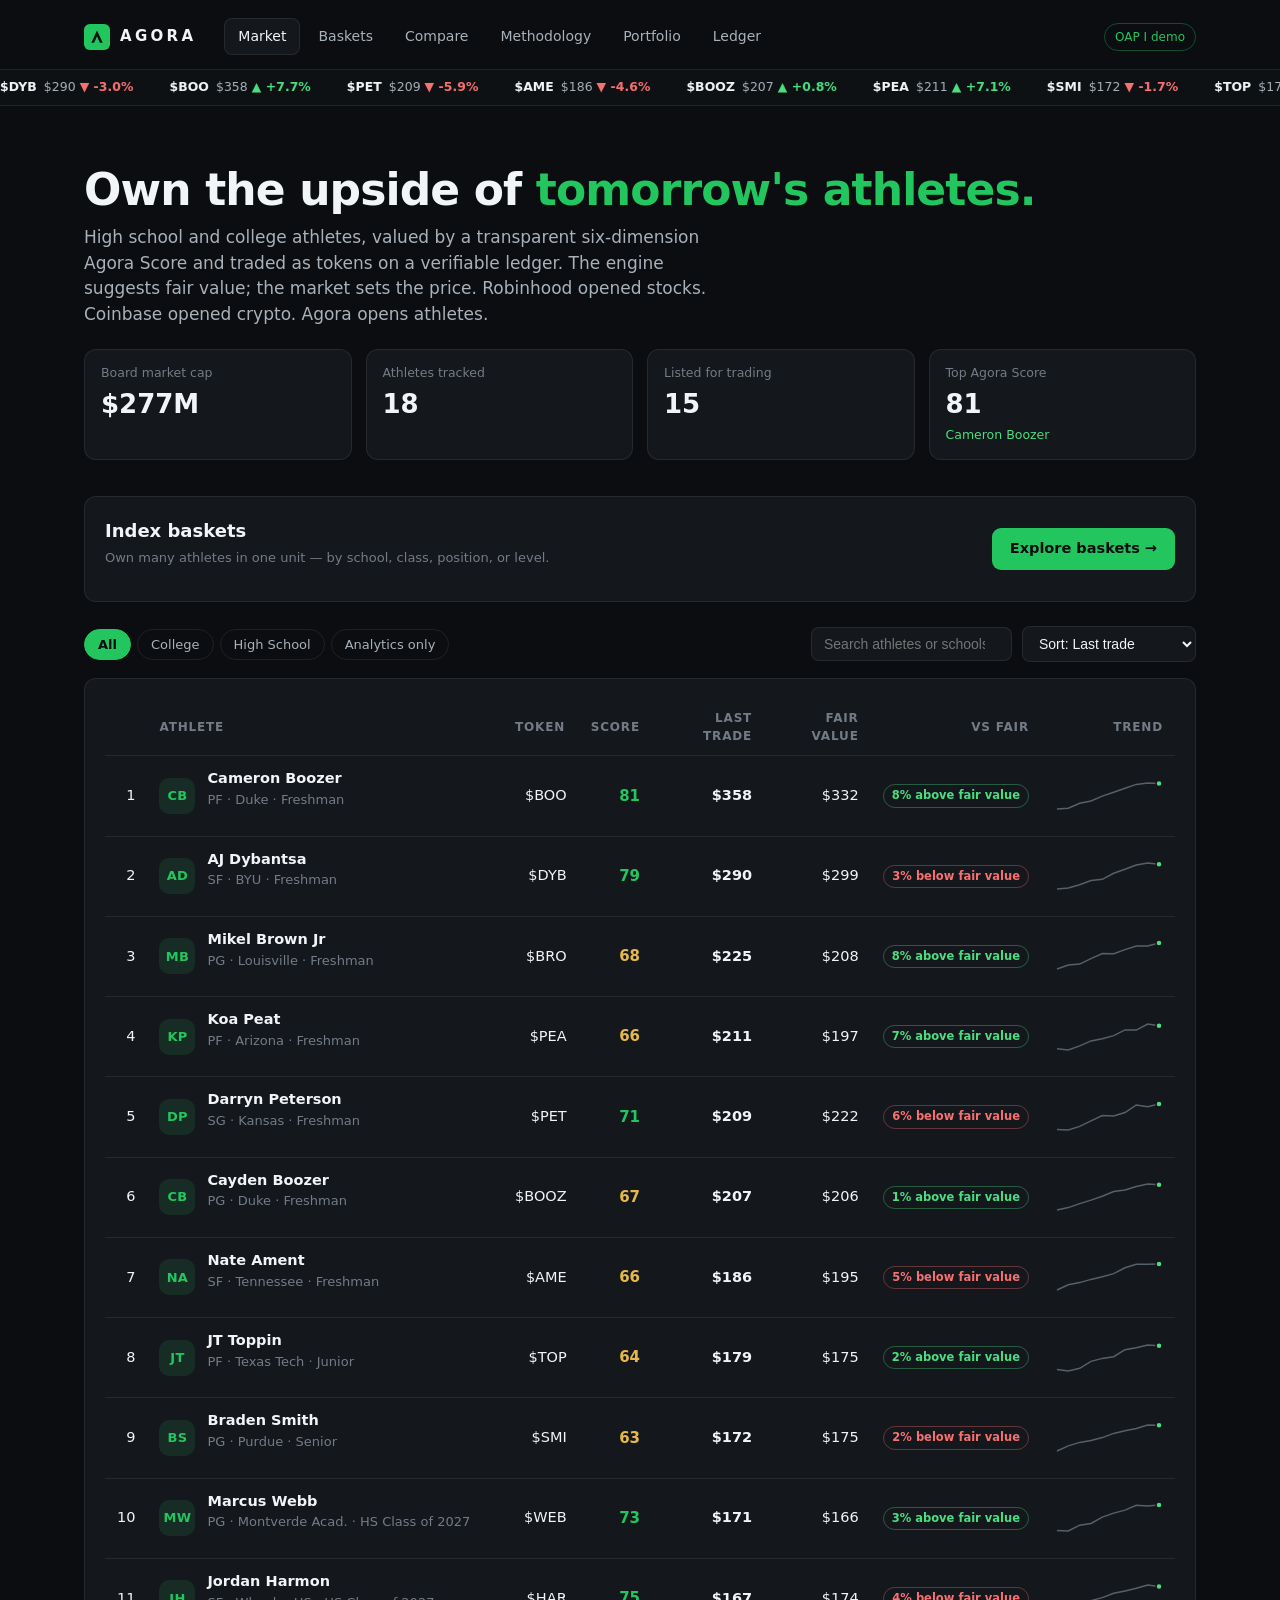
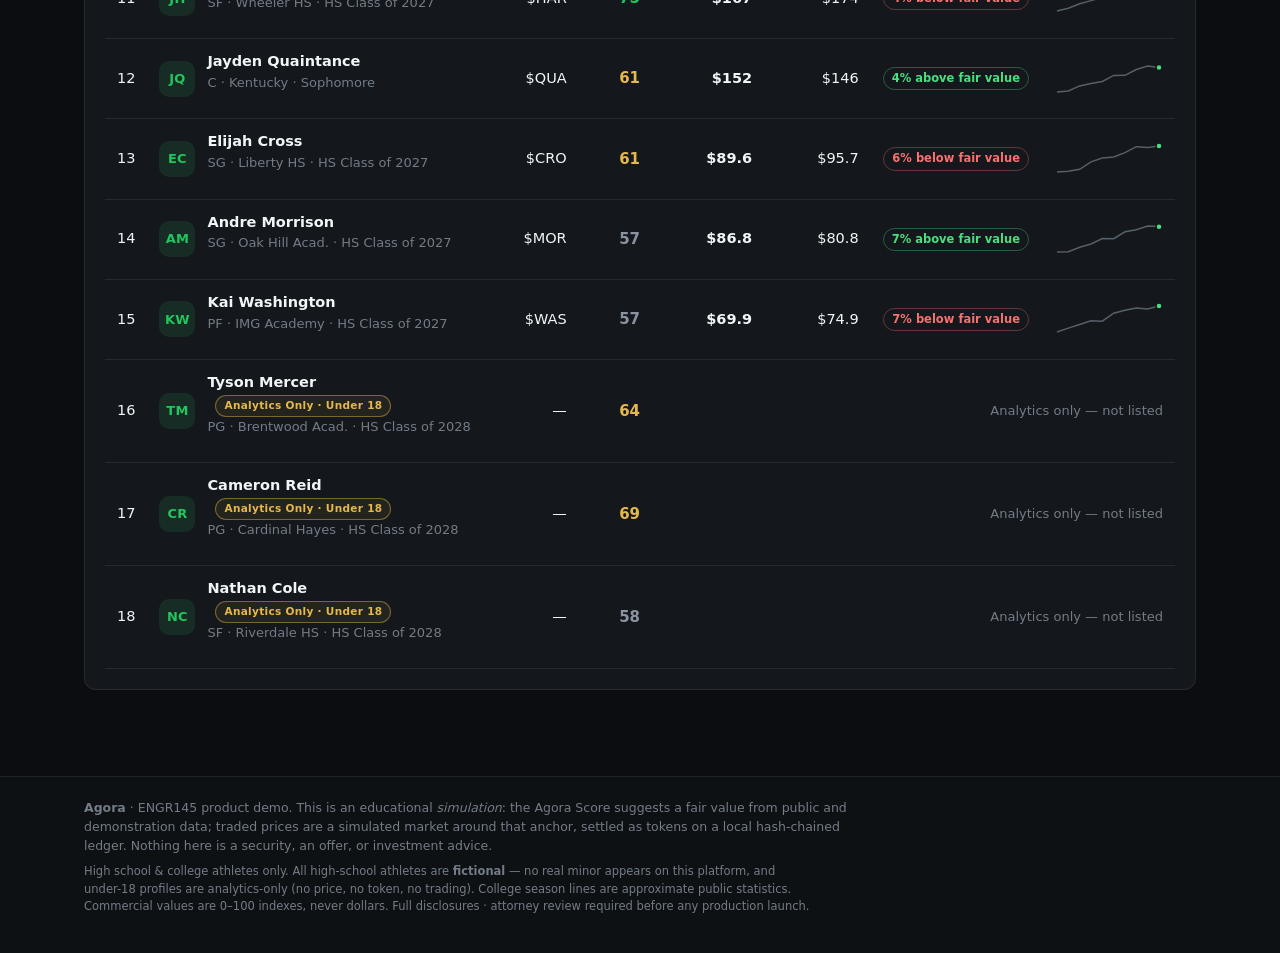
==== commit 58745781: "Agora v3 — HS/college athlete market with Agora Score engine and token ledger Product merge: the six" ====
--- a/docs/index.html
+++ b/docs/index.html
@@ -3,7 +3,7 @@
 <head>
 <meta charset="utf-8">
 <meta name="viewport" content="width=device-width, initial-scale=1">
-<title>Agora — The Athlete Brand Asset Market</title>
+<title>Agora — The Athlete Asset Market</title>
 <meta name="description" content="Agora MVP — a live demo where athlete brand value is priced like an asset. Explore careers as price histories, travel back in time, and build a portfolio.">
 <link rel="icon" href="data:image/svg+xml,%3Csvg xmlns='http://www.w3.org/2000/svg' viewBox='0 0 32 32'%3E%3Crect width='32' height='32' rx='7' fill='%2322c55e'/%3E%3Cpath d='M9 23 16 8l7 15h-3.4L16 15l-3.6 8z' fill='%230b0d10'/%3E%3C/svg%3E">
 <link rel="stylesheet" href="app.css">
@@ -19,9 +19,10 @@
   <nav class="nav" aria-label="Primary">
     <a href="#/market" data-nav="market">Market</a>
     <a href="#/baskets" data-nav="baskets">Baskets</a>
-    <a href="#/machine" data-nav="machine">Time Machine</a>
+    <a href="#/compare" data-nav="compare">Compare</a>
+    <a href="#/methodology" data-nav="methodology">Methodology</a>
     <a href="#/portfolio" data-nav="portfolio">Portfolio <span class="nav-badge" id="portfolioCount" hidden></span></a>
-    <a href="#/list" data-nav="list">List with Agora</a>
+    <a href="#/ledger" data-nav="ledger">Ledger</a>
   </nav>
   <span class="demo-chip" title="Built for ENGR145 OAP I">OAP&nbsp;I&nbsp;demo</span>
 </header>
@@ -32,15 +33,15 @@
 
 <footer class="footer">
   <div class="footer-inner">
-    <p><strong>Agora</strong> · ENGR145 OAP I product demo. This is an educational <em>simulation</em>:
-    the engine <em>suggests</em> a fair value from public on-court performance data
-    (production × age runway × availability); traded prices are a simulated market around that anchor,
-    and your trades move them. Nothing here is a security, an offer, or investment advice.</p>
-    <p class="footer-fine">Data: stats.nba.com via nba_api, careers through 2025-26. LeBron James &amp; Luka Dončić
-    season lines are close approximations (source gap); college prospects use approximate 2025-26 season lines,
-    scored against NCAA baselines with a pre-pro discount.
-    Brand-signal valuation layer (NIL deals, social reach) is roadmap — see “List with Agora”.</p>
-  </div>
+    <p><strong>Agora</strong> · ENGR145 product demo. This is an educational <em>simulation</em>:
+    the Agora Score suggests a fair value from public and demonstration data; traded prices are a simulated market
+    around that anchor, settled as tokens on a local hash-chained ledger. Nothing here is a security, an offer,
+    or investment advice.</p>
+    <p class="footer-fine">High school & college athletes only. All high-school athletes are <strong>fictional</strong> —
+    no real minor appears on this platform, and under-18 profiles are analytics-only (no price, no token, no trading).
+    College season lines are approximate public statistics. Commercial values are 0–100 indexes, never dollars.
+    <a href="#/disclosures">Full disclosures</a> · attorney review required before any production launch.</p>
+    </div>
 </footer>
 
 <div class="tooltip" id="tooltip" role="status" hidden></div>
--- a/docs/app.css
+++ b/docs/app.css
@@ -331,3 +331,84 @@
 .bk-members { margin-top: 8px; }
 .bk-owned { min-height: 16px; margin-top: 4px; color: var(--up); }
 .bk-note { margin: 6px 0 30px; color: var(--ink-3); }
+
+/* ================= v3: glass polish ================= */
+.panel.glass {
+  background: linear-gradient(180deg, rgba(255,255,255,.045), rgba(255,255,255,.02));
+  backdrop-filter: blur(14px);
+  -webkit-backdrop-filter: blur(14px);
+  border: 1px solid rgba(255,255,255,.09);
+}
+.center { display: flex; flex-direction: column; align-items: center; }
+.center-text { text-align: center; }
+.mono { font-variant-numeric: tabular-nums; font-family: ui-monospace, SFMono-Regular, Menlo, monospace; font-size: 11.5px; }
+.fine { font-size: 11.5px; color: var(--ink-3); }
+
+/* score orb */
+.orb { position: relative; margin: 10px auto 6px; filter: drop-shadow(0 0 18px color-mix(in srgb, var(--orb-c) 35%, transparent)); }
+.orb svg { width: 100%; height: 100%; }
+.orb-inner { position: absolute; inset: 0; display: flex; flex-direction: column; align-items: center; justify-content: center; }
+.orb-inner b { font-size: 34px; line-height: 1; color: var(--orb-c); font-variant-numeric: tabular-nums; }
+.orb-inner span { font-size: 11px; color: var(--ink-2); margin-top: 3px; letter-spacing: .04em; text-transform: uppercase; }
+
+/* score grid + radar */
+.score-grid { display: grid; grid-template-columns: 260px 1fr 1fr; gap: 14px; margin-bottom: 14px; }
+.radar-box svg { width: 100%; height: auto; }
+.score-chip { font-variant-numeric: tabular-nums; font-size: 15px; }
+
+/* badges */
+.badge-minor {
+  display: inline-block; margin-left: 8px; padding: 2px 8px; border-radius: 99px;
+  font-size: 10.5px; font-weight: 700; letter-spacing: .03em;
+  color: #E5B84B; border: 1px solid rgba(229,184,75,.45); background: rgba(229,184,75,.08);
+}
+.badge-demo {
+  display: inline-block; margin-left: 8px; padding: 2px 8px; border-radius: 99px;
+  font-size: 10.5px; font-weight: 600; color: var(--ink-3); border: 1px dashed rgba(255,255,255,.25);
+}
+.token-tag { color: #3DFF8C; border-color: rgba(61,255,140,.4); }
+.avatar.big { width: 56px; height: 56px; font-size: 18px; }
+.ath-price .p.analytics { font-size: 22px; color: var(--ink-2); }
+
+/* safeguard + projections */
+.safeguard { border-color: rgba(229,184,75,.4); }
+.safeguard h2 { color: #E5B84B; }
+.proj-grid { display: grid; grid-template-columns: repeat(auto-fit, minmax(200px, 1fr)); gap: 12px; margin: 12px 0; }
+.proj-card { border: 1px solid var(--hairline); border-radius: 12px; padding: 14px; }
+.proj-card.focus { border-color: rgba(61,255,140,.4); background: rgba(61,255,140,.04); }
+.proj-card b { font-size: 22px; display: block; margin: 6px 0 4px; }
+.p-tag { font-size: 11px; letter-spacing: .06em; text-transform: uppercase; color: var(--ink-3); }
+
+/* comparables */
+.comp-row { display: grid; grid-template-columns: repeat(auto-fit, minmax(210px, 1fr)); gap: 12px; margin-top: 10px; }
+.comp-card { display: block; border: 1px solid var(--hairline); border-radius: 12px; padding: 13px; color: var(--ink); text-decoration: none; transition: border-color .15s; }
+.comp-card:hover { border-color: rgba(61,255,140,.45); }
+.comp-card b { display: block; margin-top: 6px; }
+
+/* compare */
+.chips.wrap { flex-wrap: wrap; }
+.cmp-table td, .cmp-table th { padding: 9px 12px; border-bottom: 1px solid var(--hairline); text-align: left; }
+.cmp-table th.num, .cmp-table td.num { text-align: right; font-variant-numeric: tabular-nums; }
+.cmp-table .best { font-weight: 700; }
+
+/* methodology sliders */
+.wsliders { display: grid; grid-template-columns: repeat(auto-fit, minmax(250px, 1fr)); gap: 16px 22px; margin-top: 10px; }
+.wslider input[type="range"] { width: 100%; accent-color: #22c55e; margin: 6px 0 4px; }
+.sim-row { display: grid; grid-template-columns: 34px 190px 1fr 52px 110px; gap: 12px; align-items: center; padding: 7px 0; border-bottom: 1px solid var(--hairline); }
+.sim-row .meter.grow { height: 8px; }
+.delta-note { text-align: right; }
+
+/* ledger */
+.block-card { border: 1px solid var(--hairline); border-radius: 12px; padding: 12px 14px; margin-bottom: 10px; }
+.tx-line { margin: 6px 0 2px; font-size: 13.5px; }
+.tx-line b { margin-right: 6px; }
+.verify-status { font-size: 13px; color: var(--ink-2); align-self: center; }
+.verify-status.ok { color: var(--up); font-weight: 600; }
+.verify-status.bad { color: var(--down); font-weight: 600; }
+.disc { margin-bottom: 14px; }
+
+@media (max-width: 1000px) {
+  .score-grid { grid-template-columns: 1fr; }
+  .sim-row { grid-template-columns: 28px 1fr 60px; }
+  .sim-row .meter.grow, .sim-row .delta-note { display: none; }
+}
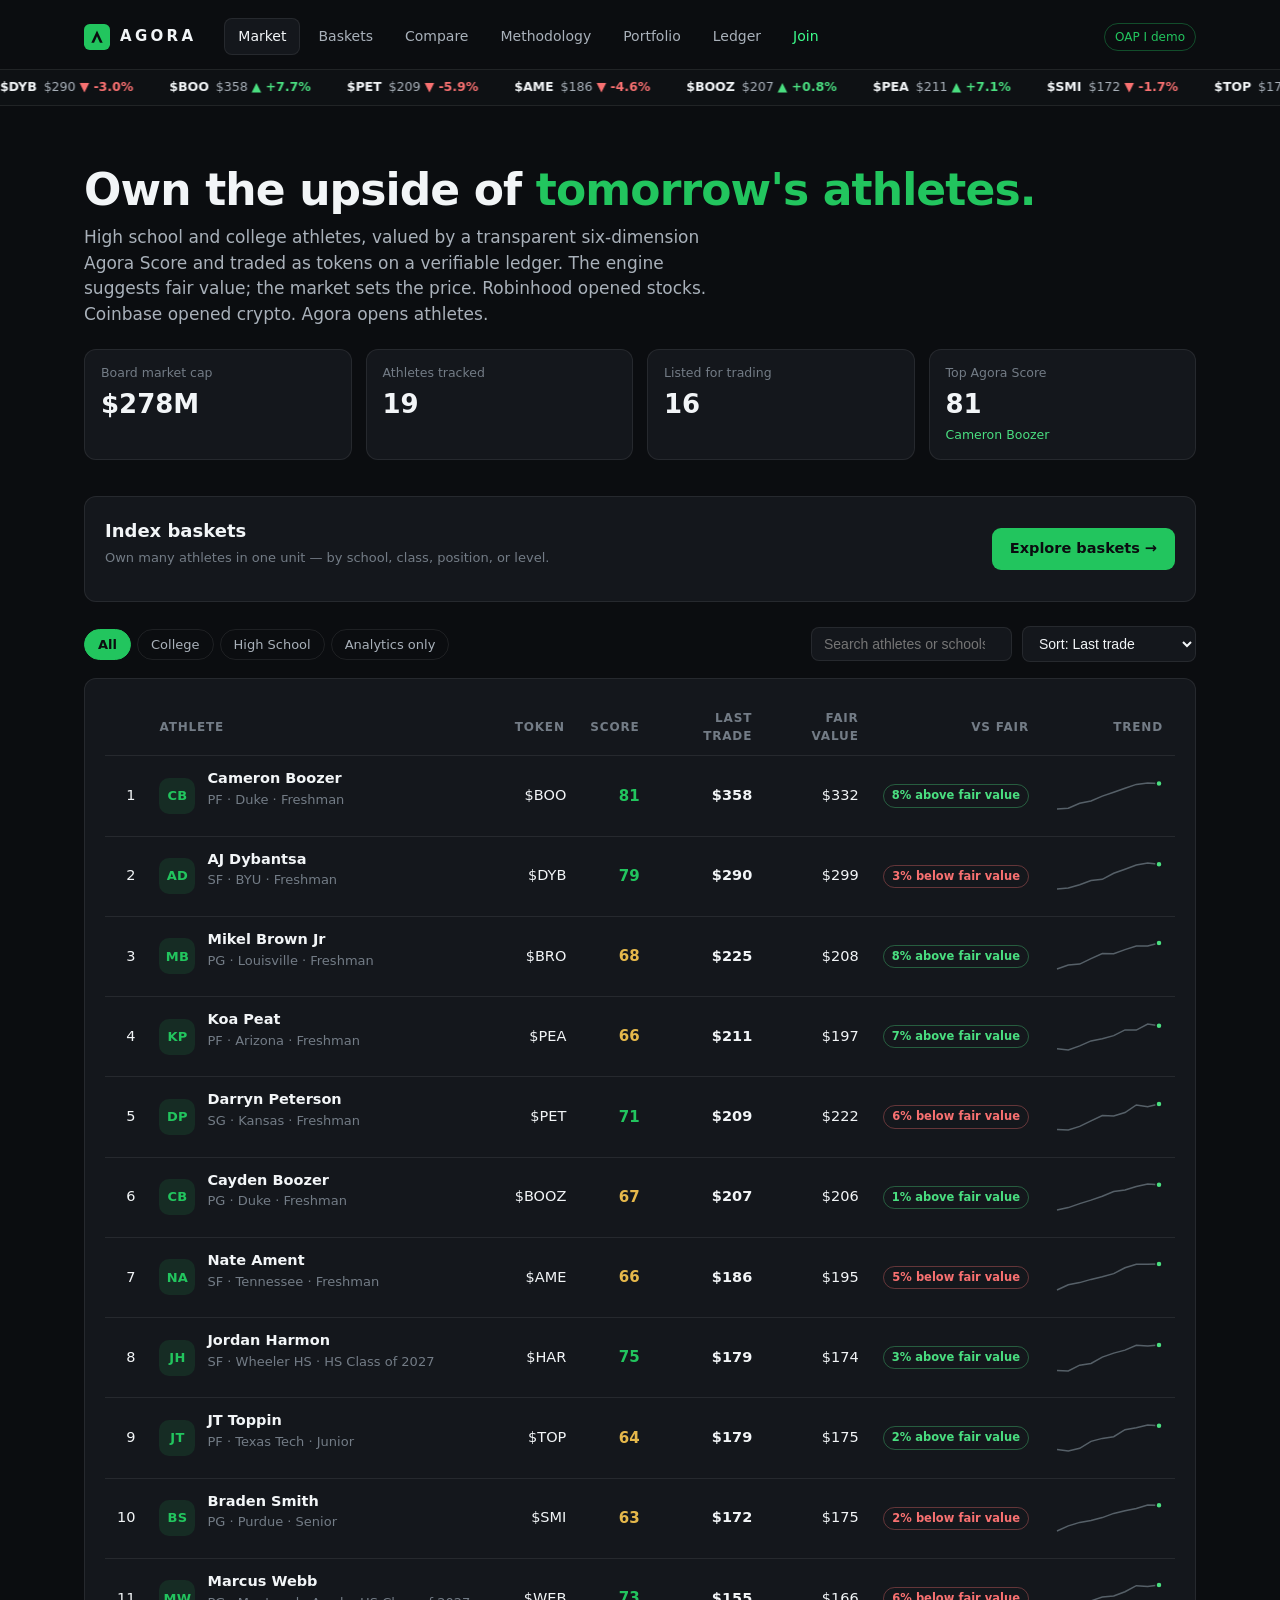
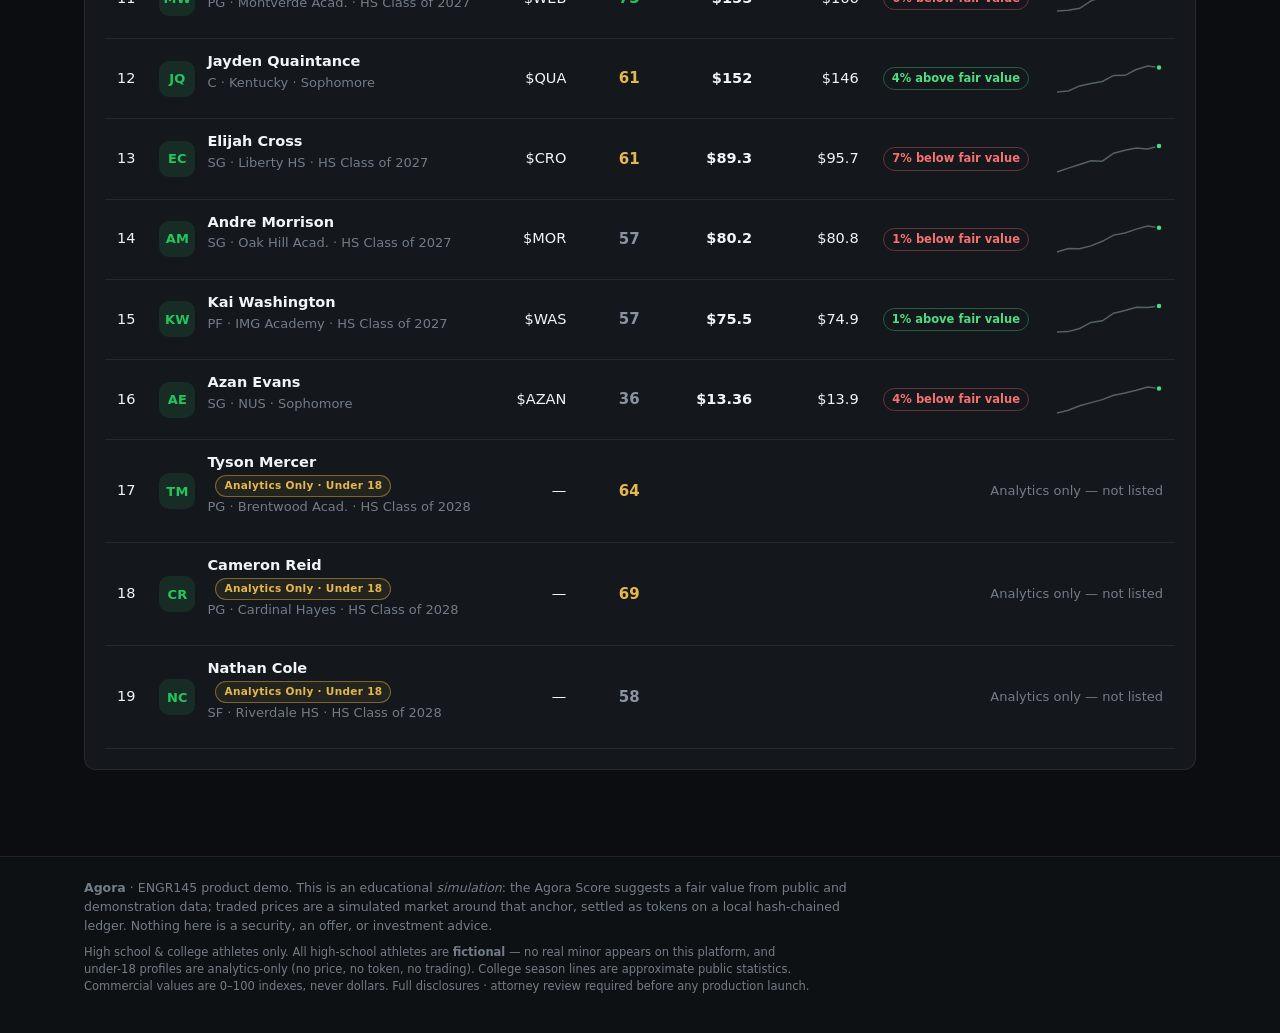
==== commit 8c03f724: "Azan Evans team listing, live-demo Join page, $AZAN video overlay - Azan Evans ($AZAN, NUS, demo-fla" ====
--- a/docs/index.html
+++ b/docs/index.html
@@ -23,6 +23,7 @@
     <a href="#/methodology" data-nav="methodology">Methodology</a>
     <a href="#/portfolio" data-nav="portfolio">Portfolio <span class="nav-badge" id="portfolioCount" hidden></span></a>
     <a href="#/ledger" data-nav="ledger">Ledger</a>
+    <a href="#/join" data-nav="join" class="nav-join">Join</a>
   </nav>
   <span class="demo-chip" title="Built for ENGR145 OAP I">OAP&nbsp;I&nbsp;demo</span>
 </header>
--- a/docs/app.css
+++ b/docs/app.css
@@ -412,3 +412,11 @@
   .sim-row { grid-template-columns: 28px 1fr 60px; }
   .sim-row .meter.grow, .sim-row .delta-note { display: none; }
 }
+
+/* ---------- join / QR ---------- */
+.join-grid { align-items: start; }
+.qr-wrap { background: #fff; border-radius: 18px; padding: 14px; margin: 8px 0 10px; box-shadow: 0 0 40px rgba(61,255,140,.15); }
+.qr-wrap img { display: block; width: 300px; height: 300px; image-rendering: pixelated; }
+.join-step { display: flex; gap: 14px; align-items: baseline; padding: 9px 0; border-bottom: 1px solid var(--hairline); }
+.join-num { flex: 0 0 26px; height: 26px; border-radius: 99px; background: rgba(61,255,140,.12); color: #3DFF8C; display: inline-flex; align-items: center; justify-content: center; font-size: 13px; }
+.nav-join { color: #3DFF8C !important; }
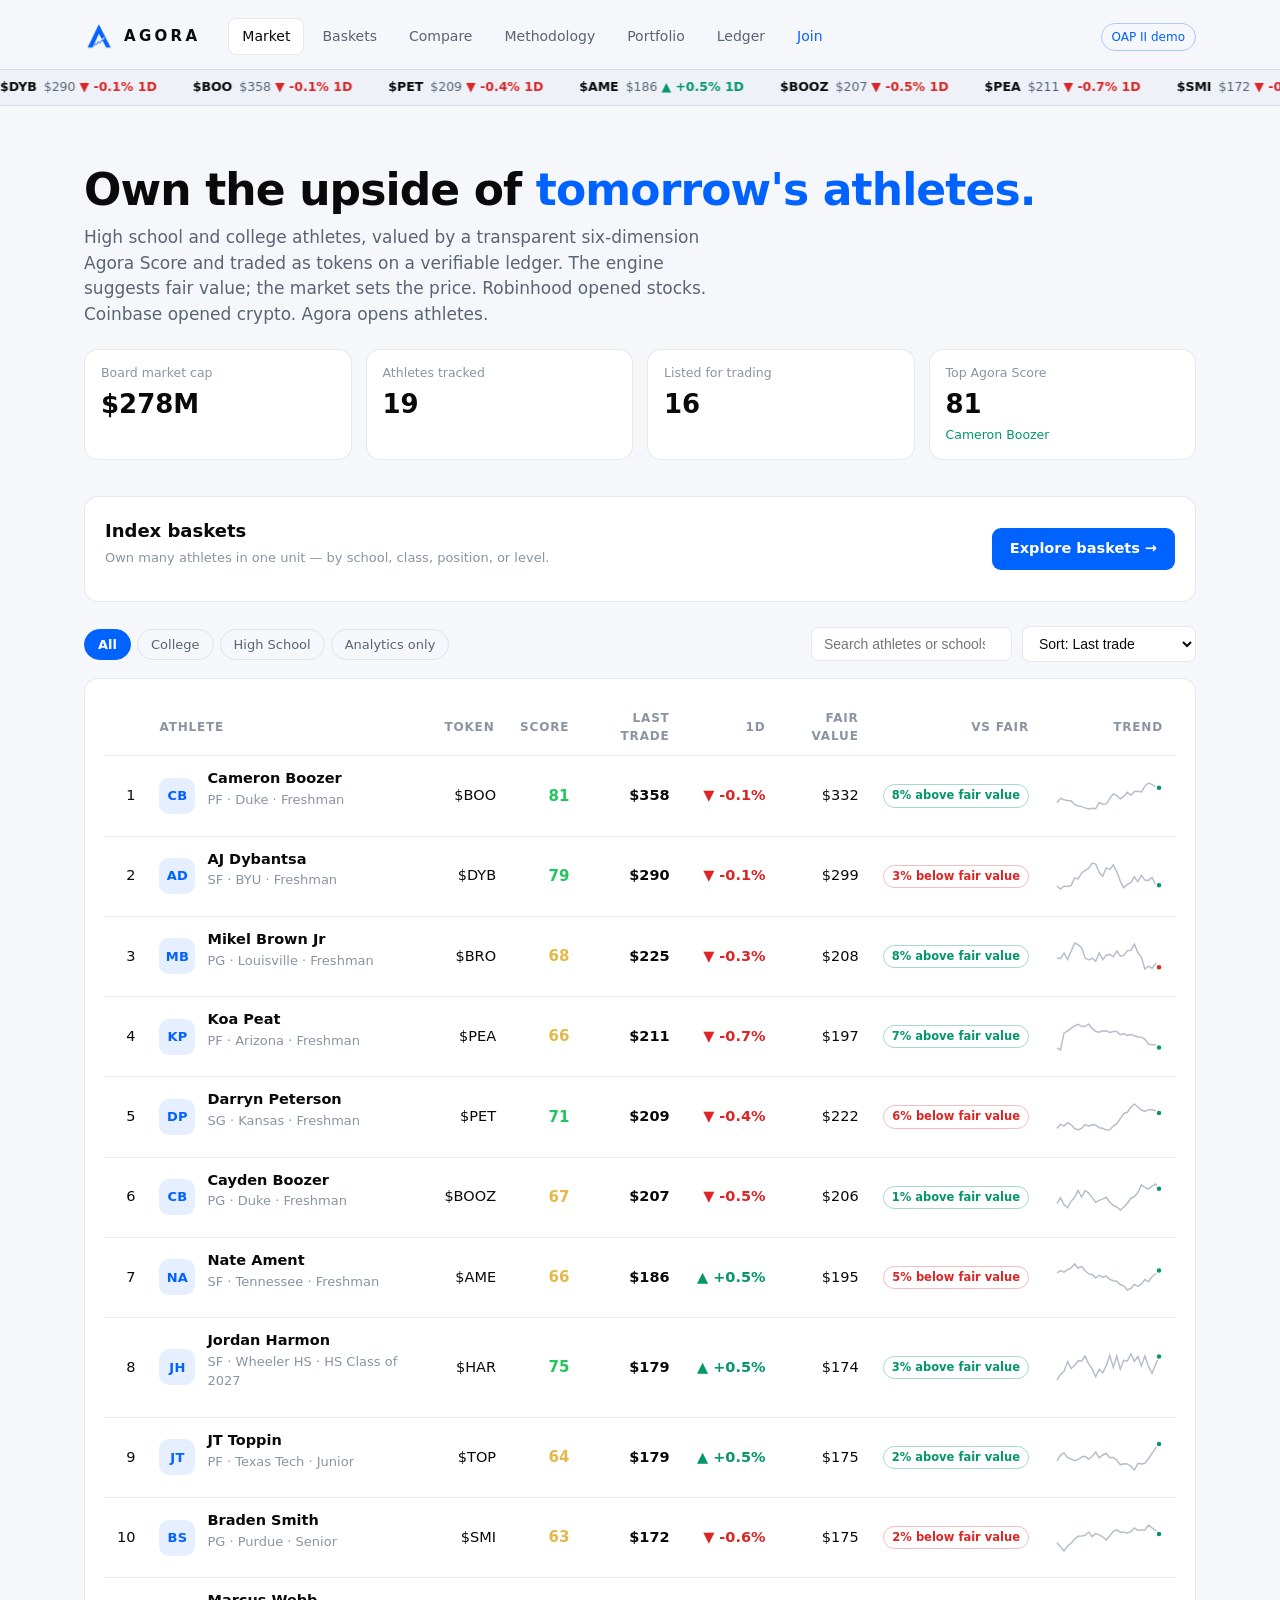
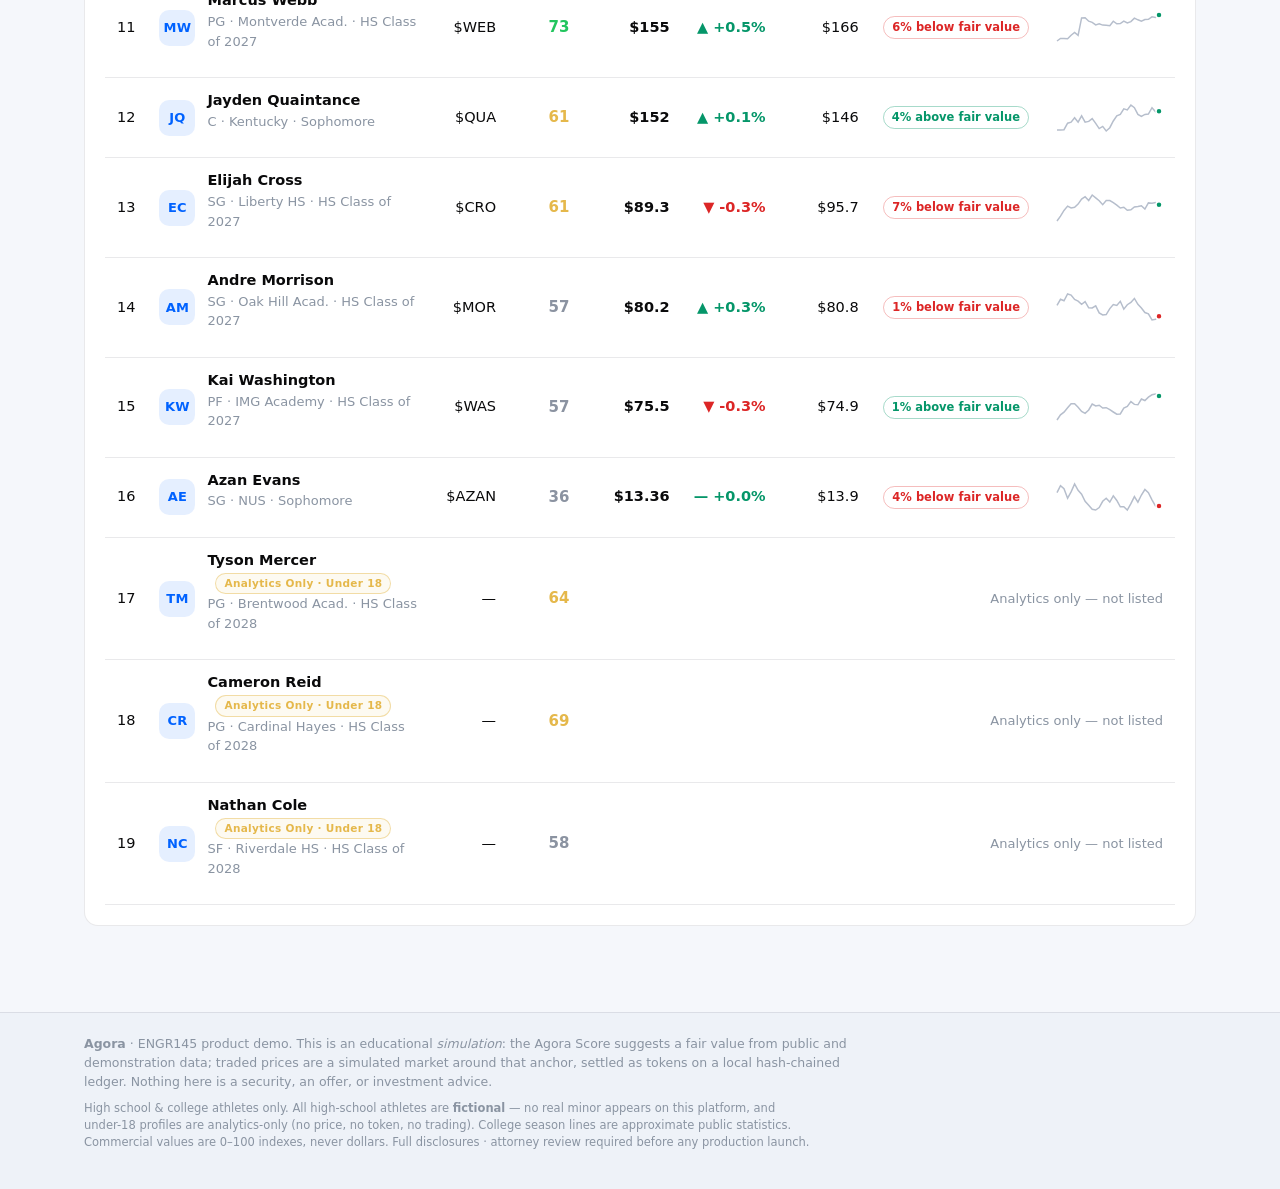
==== commit a8c5d988: "OAP II — white/blue liquid glass, realistic market microstructure, locked methodology Full retheme t" ====
--- a/docs/index.html
+++ b/docs/index.html
@@ -5,7 +5,7 @@
 <meta name="viewport" content="width=device-width, initial-scale=1">
 <title>Agora — The Athlete Asset Market</title>
 <meta name="description" content="Agora MVP — a live demo where athlete brand value is priced like an asset. Explore careers as price histories, travel back in time, and build a portfolio.">
-<link rel="icon" href="data:image/svg+xml,%3Csvg xmlns='http://www.w3.org/2000/svg' viewBox='0 0 32 32'%3E%3Crect width='32' height='32' rx='7' fill='%2322c55e'/%3E%3Cpath d='M9 23 16 8l7 15h-3.4L16 15l-3.6 8z' fill='%230b0d10'/%3E%3C/svg%3E">
+<link rel="icon" type="image/png" href="favicon.png">
 <link rel="stylesheet" href="app.css">
 </head>
 <body>
@@ -13,7 +13,7 @@
 
 <header class="topbar">
   <a class="brand" href="#/market" aria-label="Agora home">
-    <svg class="brand-glyph" viewBox="0 0 32 32" aria-hidden="true"><rect width="32" height="32" rx="7" fill="#22c55e"/><path d="M9 23 16 8l7 15h-3.4L16 15l-3.6 8z" fill="#0b0d10"/></svg>
+    <img class="brand-glyph" src="logo.png" alt="" aria-hidden="true">
     <span class="brand-word">AGORA</span>
   </a>
   <nav class="nav" aria-label="Primary">
@@ -25,7 +25,7 @@
     <a href="#/ledger" data-nav="ledger">Ledger</a>
     <a href="#/join" data-nav="join" class="nav-join">Join</a>
   </nav>
-  <span class="demo-chip" title="Built for ENGR145 OAP I">OAP&nbsp;I&nbsp;demo</span>
+  <span class="demo-chip" title="Built for ENGR145 OAP II">OAP&nbsp;II&nbsp;demo</span>
 </header>
 
 <div class="ticker" aria-hidden="true"><div class="ticker-track" id="tickerTrack"></div></div>
--- a/docs/app.css
+++ b/docs/app.css
@@ -1,21 +1,23 @@
-/* ---------- Agora MVP · dark fintech, deck-matched ---------- */
+/* ---------- Agora · OAP II — liquid glass, white & blue ---------- */
 :root {
-  --page: #0b0d10;
-  --surface: #14171c;          /* cards & chart surface (validated) */
-  --surface-2: #1a1e24;
-  --ink: #f2f5f7;
-  --ink-2: #a9b1ba;
-  --ink-3: #737c86;
-  --hairline: rgba(255,255,255,.08);
-  --grid: #262b31;             /* hairline gridlines */
-  --axis: #3a4048;
-  --accent: #22c55e;           /* UI accent (buttons, brand) */
-  --accent-ink: #0b0d10;
-  --series-1: #16a34a;         /* athlete data marks (validated) */
-  --series-2: #3987e5;         /* benchmark data marks (validated) */
-  --up: #4ade80;               /* delta text, always with sign/arrow */
-  --down: #f87171;
-  --radius: 12px;
+  --page: #F5F7FB;
+  --surface: #FFFFFF;
+  --surface-2: #EEF2F8;
+  --glass: rgba(255,255,255,.72);
+  --ink: #0A0A0B;
+  --ink-2: #5A6472;
+  --ink-3: #8A94A2;
+  --hairline: rgba(12,18,32,.09);
+  --grid: #E7EAF1;
+  --axis: #C9CFDA;
+  --accent: #0062FF;
+  --accent-2: #7C3AED;
+  --accent-ink: #FFFFFF;
+  --series-1: #0062FF;
+  --series-2: #7C3AED;
+  --up: #059669;
+  --down: #DC2626;
+  --radius: 14px;
   --max: 1160px;
   font-size: 16px;
 }
@@ -51,12 +53,12 @@
   font-size: 11px; font-weight: 700; padding: 1px 7px; margin-left: 4px;
 }
 .demo-chip {
-  font-size: 12px; color: var(--accent); border: 1px solid rgba(34,197,94,.35);
+  font-size: 12px; color: var(--accent); border: 1px solid rgba(0,98,255,.30);
   padding: 4px 10px; border-radius: 99px; white-space: nowrap;
 }
 
 /* ---------- ticker tape ---------- */
-.ticker { overflow: hidden; border-block: 1px solid var(--hairline); background: #0e1114; }
+.ticker { overflow: hidden; border-block: 1px solid var(--hairline); background: var(--surface-2); }
 .ticker-track {
   display: inline-flex; gap: 36px; padding: 8px 0; white-space: nowrap;
   animation: tick 60s linear infinite; will-change: transform;
@@ -124,7 +126,7 @@
 .who { display: flex; align-items: center; gap: 12px; }
 .avatar {
   width: 36px; height: 36px; border-radius: 10px; flex: none;
-  background: rgba(34,197,94,.12); color: var(--accent);
+  background: rgba(0,98,255,.10); color: var(--accent);
   display: grid; place-items: center; font-weight: 700; font-size: 13px; letter-spacing: .02em;
 }
 .who .nm { font-weight: 600; }
@@ -187,7 +189,7 @@
 }
 .btn:hover { filter: brightness(1.08); }
 .btn.ghost { background: transparent; color: var(--ink); border: 1px solid var(--hairline); font-weight: 500; }
-.btn.ghost:hover { border-color: rgba(255,255,255,.25); }
+.btn.ghost:hover { border-color: rgba(12,18,32,.25); }
 .btn-row { display: flex; gap: 10px; flex-wrap: wrap; margin-top: 14px; }
 
 /* ---------- charts ---------- */
@@ -201,7 +203,7 @@
   position: fixed; z-index: 50; pointer-events: none;
   background: #1d2229; border: 1px solid var(--hairline); border-radius: 10px;
   padding: 9px 12px; font-size: 12.5px; color: var(--ink-2);
-  box-shadow: 0 8px 24px rgba(0,0,0,.45); max-width: 250px;
+  box-shadow: 0 8px 24px rgba(15,30,70,.10); max-width: 250px;
 }
 .tooltip .tt-title { color: var(--ink); font-weight: 650; margin-bottom: 3px; }
 .tooltip .tt-row { display: flex; align-items: baseline; gap: 8px; }
@@ -254,11 +256,11 @@
 .toast {
   position: fixed; bottom: 26px; left: 50%; transform: translateX(-50%); z-index: 60;
   background: var(--accent); color: var(--accent-ink); font-weight: 650;
-  padding: 11px 20px; border-radius: 10px; box-shadow: 0 10px 30px rgba(0,0,0,.5);
+  padding: 11px 20px; border-radius: 10px; box-shadow: 0 10px 30px rgba(15,30,70,.10);
 }
 
 /* ---------- footer ---------- */
-.footer { border-top: 1px solid var(--hairline); background: #0e1114; }
+.footer { border-top: 1px solid var(--hairline); background: var(--surface-2); }
 .footer-inner { max-width: var(--max); margin: 0 auto; padding: 22px 24px 30px; }
 .footer p { color: var(--ink-3); font-size: 12.5px; max-width: 100ch; margin: 0 0 8px; }
 .footer .footer-fine { font-size: 11.5px; }
@@ -277,8 +279,8 @@
   font-size: 11.5px; font-weight: 600; border: 1px solid var(--hairline);
   color: var(--ink-2); white-space: nowrap;
 }
-.fv-chip.pos { color: var(--up); border-color: rgba(74,222,128,.35); }
-.fv-chip.neg { color: var(--down); border-color: rgba(248,113,113,.35); }
+.fv-chip.pos { color: var(--up); border-color: rgba(5,150,105,.35); }
+.fv-chip.neg { color: var(--down); border-color: rgba(220,38,38,.30); }
 .fv-line { margin-top: 6px; font-size: 13px; color: var(--ink-2); }
 
 /* ---------- index baskets ---------- */
@@ -314,7 +316,7 @@
   padding: 15px 0; font-size: 16px; font-weight: 700;
   border-radius: 10px; text-align: center; letter-spacing: .02em;
 }
-.btn.big.buy { background: #22c55e; color: #0b0d10; }
+.btn.big.buy { background: #0062FF; color: var(--ink); }
 .btn.big.buy:hover { filter: brightness(1.12); }
 .btn.big.sell { background: #dc2626; color: #fff; }
 .btn.big.sell:hover { filter: brightness(1.12); }
@@ -364,9 +366,9 @@
 }
 .badge-demo {
   display: inline-block; margin-left: 8px; padding: 2px 8px; border-radius: 99px;
-  font-size: 10.5px; font-weight: 600; color: var(--ink-3); border: 1px dashed rgba(255,255,255,.25);
-}
-.token-tag { color: #3DFF8C; border-color: rgba(61,255,140,.4); }
+  font-size: 10.5px; font-weight: 600; color: var(--ink-3); border: 1px dashed rgba(12,18,32,.25);
+}
+.token-tag { color: #0062FF; border-color: rgba(0,98,255,.35); }
 .avatar.big { width: 56px; height: 56px; font-size: 18px; }
 .ath-price .p.analytics { font-size: 22px; color: var(--ink-2); }
 
@@ -375,14 +377,14 @@
 .safeguard h2 { color: #E5B84B; }
 .proj-grid { display: grid; grid-template-columns: repeat(auto-fit, minmax(200px, 1fr)); gap: 12px; margin: 12px 0; }
 .proj-card { border: 1px solid var(--hairline); border-radius: 12px; padding: 14px; }
-.proj-card.focus { border-color: rgba(61,255,140,.4); background: rgba(61,255,140,.04); }
+.proj-card.focus { border-color: rgba(0,98,255,.35); background: rgba(61,255,140,.04); }
 .proj-card b { font-size: 22px; display: block; margin: 6px 0 4px; }
 .p-tag { font-size: 11px; letter-spacing: .06em; text-transform: uppercase; color: var(--ink-3); }
 
 /* comparables */
 .comp-row { display: grid; grid-template-columns: repeat(auto-fit, minmax(210px, 1fr)); gap: 12px; margin-top: 10px; }
 .comp-card { display: block; border: 1px solid var(--hairline); border-radius: 12px; padding: 13px; color: var(--ink); text-decoration: none; transition: border-color .15s; }
-.comp-card:hover { border-color: rgba(61,255,140,.45); }
+.comp-card:hover { border-color: rgba(0,98,255,.35); }
 .comp-card b { display: block; margin-top: 6px; }
 
 /* compare */
@@ -393,7 +395,7 @@
 
 /* methodology sliders */
 .wsliders { display: grid; grid-template-columns: repeat(auto-fit, minmax(250px, 1fr)); gap: 16px 22px; margin-top: 10px; }
-.wslider input[type="range"] { width: 100%; accent-color: #22c55e; margin: 6px 0 4px; }
+.wslider input[type="range"] { width: 100%; accent-color: #0062FF; margin: 6px 0 4px; }
 .sim-row { display: grid; grid-template-columns: 34px 190px 1fr 52px 110px; gap: 12px; align-items: center; padding: 7px 0; border-bottom: 1px solid var(--hairline); }
 .sim-row .meter.grow { height: 8px; }
 .delta-note { text-align: right; }
@@ -415,8 +417,17 @@
 
 /* ---------- join / QR ---------- */
 .join-grid { align-items: start; }
-.qr-wrap { background: #fff; border-radius: 18px; padding: 14px; margin: 8px 0 10px; box-shadow: 0 0 40px rgba(61,255,140,.15); }
+.qr-wrap { background: #fff; border-radius: 18px; padding: 14px; margin: 8px 0 10px; box-shadow: 0 0 40px rgba(0,98,255,.12); }
 .qr-wrap img { display: block; width: 300px; height: 300px; image-rendering: pixelated; }
 .join-step { display: flex; gap: 14px; align-items: baseline; padding: 9px 0; border-bottom: 1px solid var(--hairline); }
-.join-num { flex: 0 0 26px; height: 26px; border-radius: 99px; background: rgba(61,255,140,.12); color: #3DFF8C; display: inline-flex; align-items: center; justify-content: center; font-size: 13px; }
-.nav-join { color: #3DFF8C !important; }
+.join-num { flex: 0 0 26px; height: 26px; border-radius: 99px; background: rgba(0,98,255,.10); color: #0062FF; display: inline-flex; align-items: center; justify-content: center; font-size: 13px; }
+.nav-join { color: #0062FF !important; }
+
+/* ---------- OAP II additions ---------- */
+.chart-head { display: flex; align-items: center; justify-content: space-between; gap: 12px; flex-wrap: wrap; }
+.range-chips { display: flex; gap: 6px; }
+.range-chips .chip { padding: 5px 12px; font-size: 12.5px; }
+.tt-news { margin-top: 6px; padding-top: 6px; border-top: 1px solid var(--hairline); font-size: 12px; color: var(--accent-2); max-width: 260px; }
+.method-steps { margin: 6px 0 4px; padding-left: 20px; color: var(--ink-2); }
+.method-steps li { margin: 8px 0; }
+.brand-glyph { width: 30px; height: 30px; object-fit: contain; }
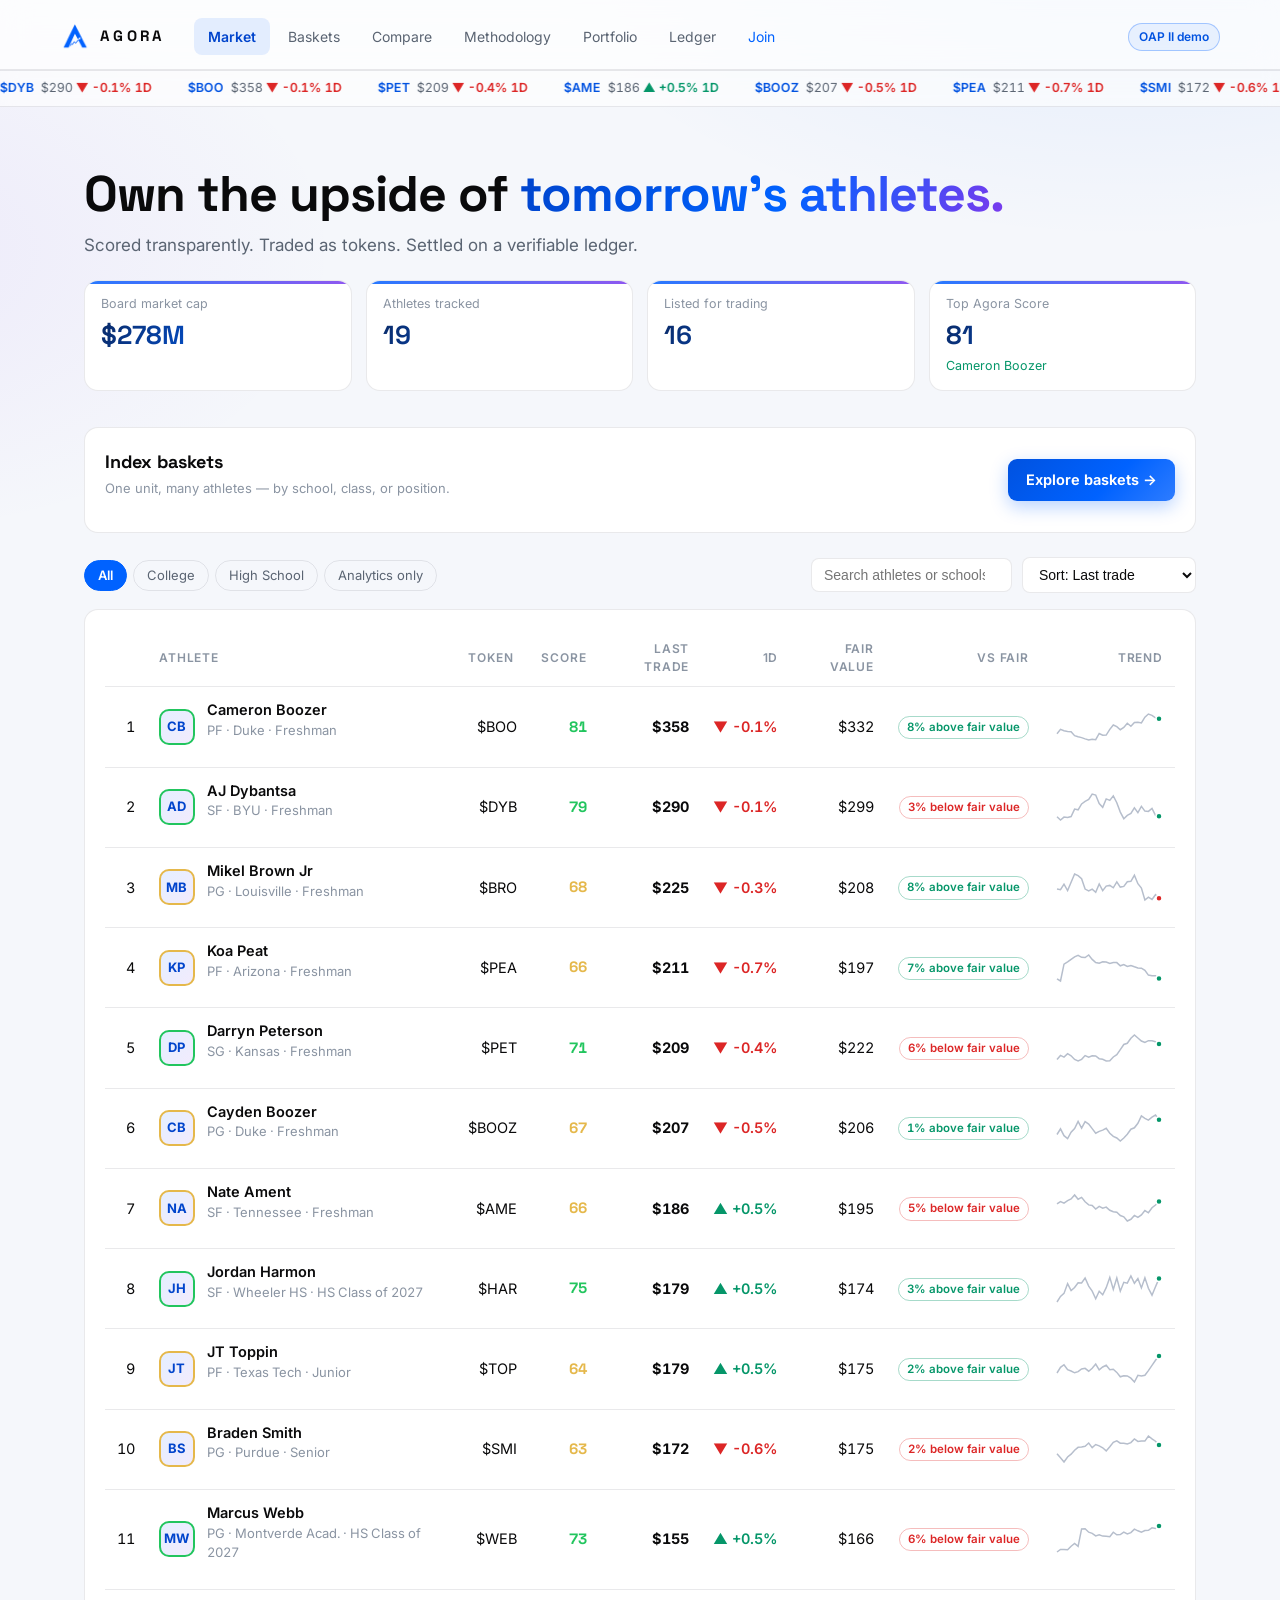
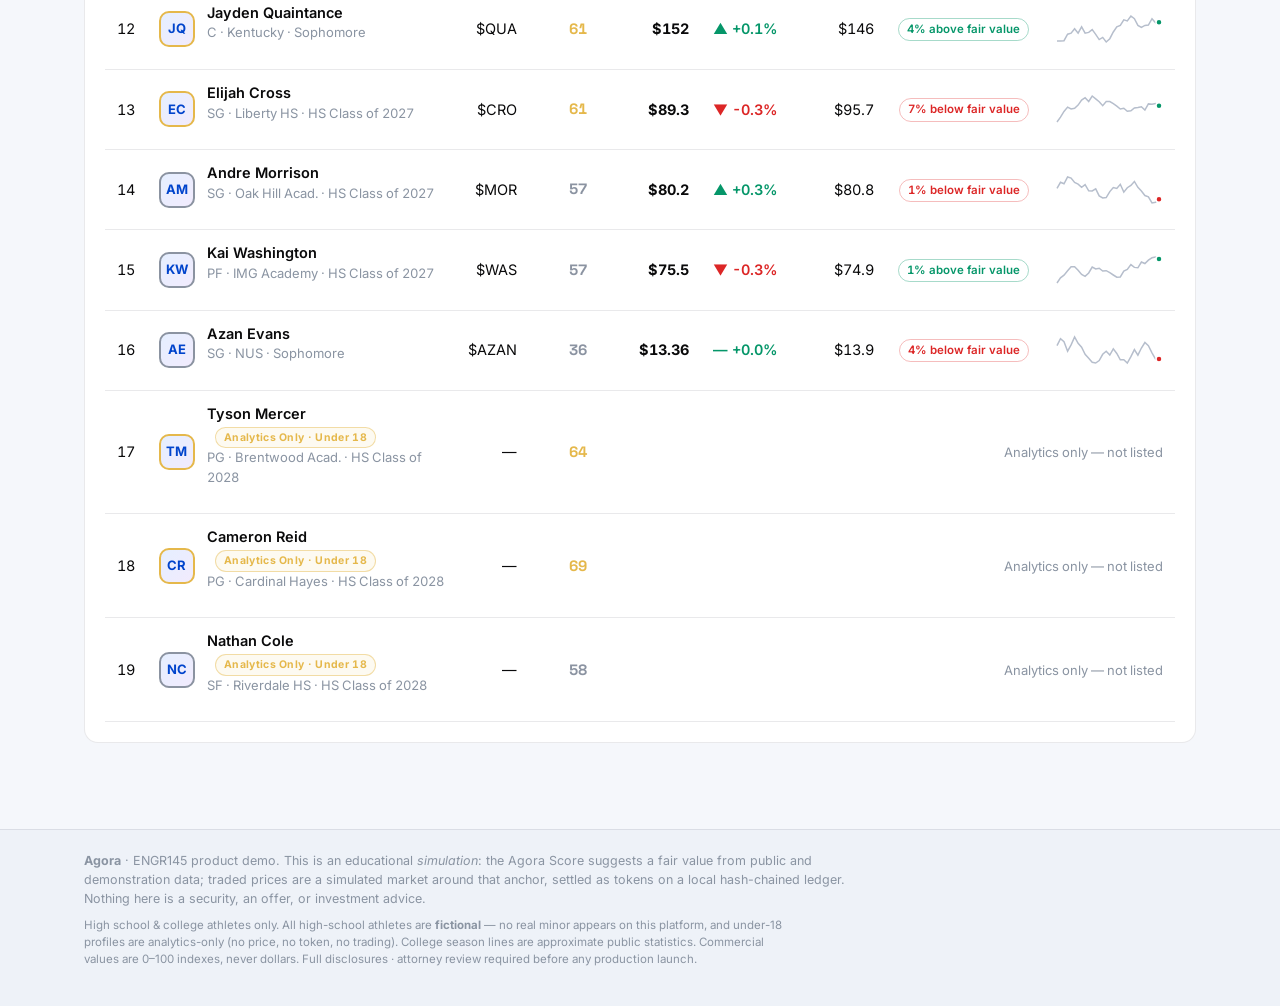
==== commit 7dc47ace: "Design elevation — Space Grotesk/Inter, gradient mesh, tighter copy Atmospheric blue/violet gradient" ====
--- a/docs/index.html
+++ b/docs/index.html
@@ -6,6 +6,9 @@
 <title>Agora — The Athlete Asset Market</title>
 <meta name="description" content="Agora MVP — a live demo where athlete brand value is priced like an asset. Explore careers as price histories, travel back in time, and build a portfolio.">
 <link rel="icon" type="image/png" href="favicon.png">
+<link rel="preconnect" href="https://fonts.googleapis.com">
+<link rel="preconnect" href="https://fonts.gstatic.com" crossorigin>
+<link href="https://fonts.googleapis.com/css2?family=Inter:wght@400;500;600;700;800&family=Space+Grotesk:wght@500;600;700&display=swap" rel="stylesheet">
 <link rel="stylesheet" href="app.css">
 </head>
 <body>
--- a/docs/app.css
+++ b/docs/app.css
@@ -24,10 +24,17 @@
 * { box-sizing: border-box; }
 html, body { margin: 0; padding: 0; }
 body {
-  background: var(--page); color: var(--ink);
-  font-family: system-ui, -apple-system, "Segoe UI", sans-serif;
+  color: var(--ink);
+  font-family: Inter, system-ui, -apple-system, "Segoe UI", sans-serif;
   line-height: 1.5;
-}
+  background:
+    radial-gradient(1000px 560px at 88% -12%, rgba(0,98,255,.09), transparent 62%),
+    radial-gradient(820px 480px at -12% 28%, rgba(124,58,237,.07), transparent 60%),
+    radial-gradient(700px 420px at 55% 115%, rgba(0,98,255,.05), transparent 55%),
+    var(--page);
+  background-attachment: fixed;
+}
+h1, h2, h3, .brand-word, .t-value, .price, .hero-num { font-family: "Space Grotesk", Inter, system-ui, sans-serif; }
 .skip { position: absolute; left: -999px; }
 .skip:focus { left: 12px; top: 12px; z-index: 99; background: var(--accent); color: var(--accent-ink); padding: 8px 14px; border-radius: 8px; }
 a { color: inherit; text-decoration: none; }
@@ -431,3 +438,46 @@
 .method-steps { margin: 6px 0 4px; padding-left: 20px; color: var(--ink-2); }
 .method-steps li { margin: 8px 0; }
 .brand-glyph { width: 30px; height: 30px; object-fit: contain; }
+
+/* ---------- classy pass ---------- */
+.hero h1 { font-size: 50px; }
+.hero h1 em {
+  background: linear-gradient(115deg, #0044CC, #0062FF 55%, #7C3AED);
+  -webkit-background-clip: text; background-clip: text; color: transparent;
+}
+.tile {
+  position: relative; overflow: hidden;
+  transition: transform .18s ease, box-shadow .18s ease;
+}
+.tile::before {
+  content: ""; position: absolute; inset: 0 0 auto 0; height: 3px;
+  background: linear-gradient(90deg, #0062FF, #7C3AED); opacity: .85;
+}
+.tile:hover { transform: translateY(-2px); box-shadow: 0 14px 34px rgba(10,30,80,.10); }
+.t-value {
+  background: linear-gradient(120deg, #0A2A66, #0062FF 70%);
+  -webkit-background-clip: text; background-clip: text; color: transparent;
+}
+.panel { transition: box-shadow .18s ease; }
+.panel:hover { box-shadow: 0 10px 30px rgba(10,30,80,.08); }
+.btn {
+  background: linear-gradient(135deg, #0052E0, #0062FF 60%, #2E7CFF);
+  box-shadow: 0 6px 18px rgba(0,98,255,.28);
+  border: none;
+}
+.btn:hover { filter: brightness(1.06); box-shadow: 0 8px 22px rgba(0,98,255,.36); }
+.btn.ghost { background: transparent; box-shadow: none; border: 1px solid rgba(0,98,255,.35); color: #0052E0; font-weight: 600; }
+.btn.ghost:hover { background: rgba(0,98,255,.06); }
+.nav a.active { background: rgba(0,98,255,.10); color: #0044CC; border-color: transparent; font-weight: 600; }
+.nav a:hover { background: rgba(0,98,255,.06); color: #0044CC; }
+.topbar { position: sticky; top: 0; z-index: 40; backdrop-filter: blur(14px); background: rgba(255,255,255,.72); border-bottom: 1px solid var(--hairline); max-width: none; }
+.topbar > * { }
+.ticker { background: rgba(255,255,255,.6); backdrop-filter: blur(8px); }
+.tick-item b { color: #0052E0; }
+.market-table tbody tr { transition: background .12s ease; }
+.market-table tbody tr:hover { background: rgba(0,98,255,.045); }
+.avatar { border: 2px solid rgba(0,98,255,.25); background: linear-gradient(135deg, rgba(0,98,255,.10), rgba(124,58,237,.10)); color: #0044CC; font-weight: 700; }
+.view-head h1 { letter-spacing: -.02em; }
+.demo-chip { background: rgba(0,98,255,.07); border-color: rgba(0,98,255,.3); color: #0052E0; font-weight: 600; }
+.score-chip { font-family: "Space Grotesk", Inter, sans-serif; }
+.topbar { padding-left: max(24px, calc((100vw - var(--max)) / 2)); padding-right: max(24px, calc((100vw - var(--max)) / 2)); }
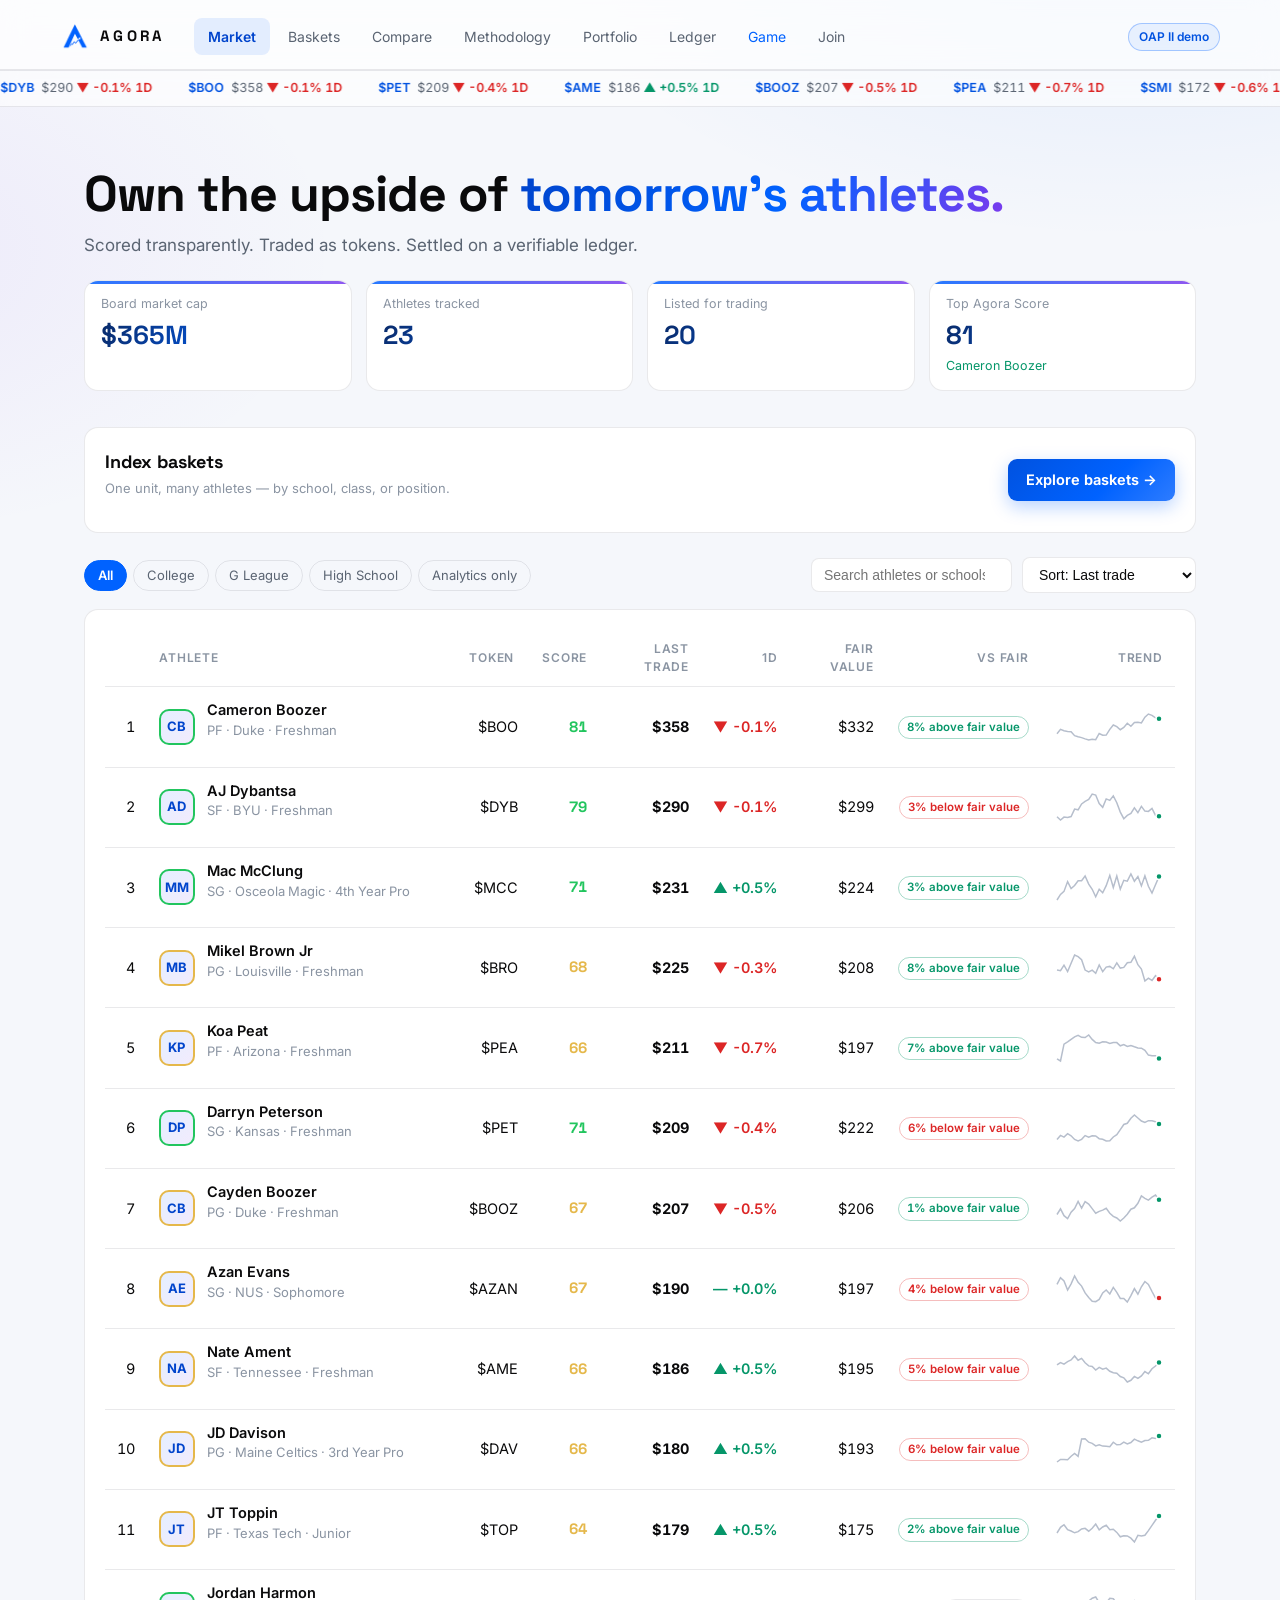
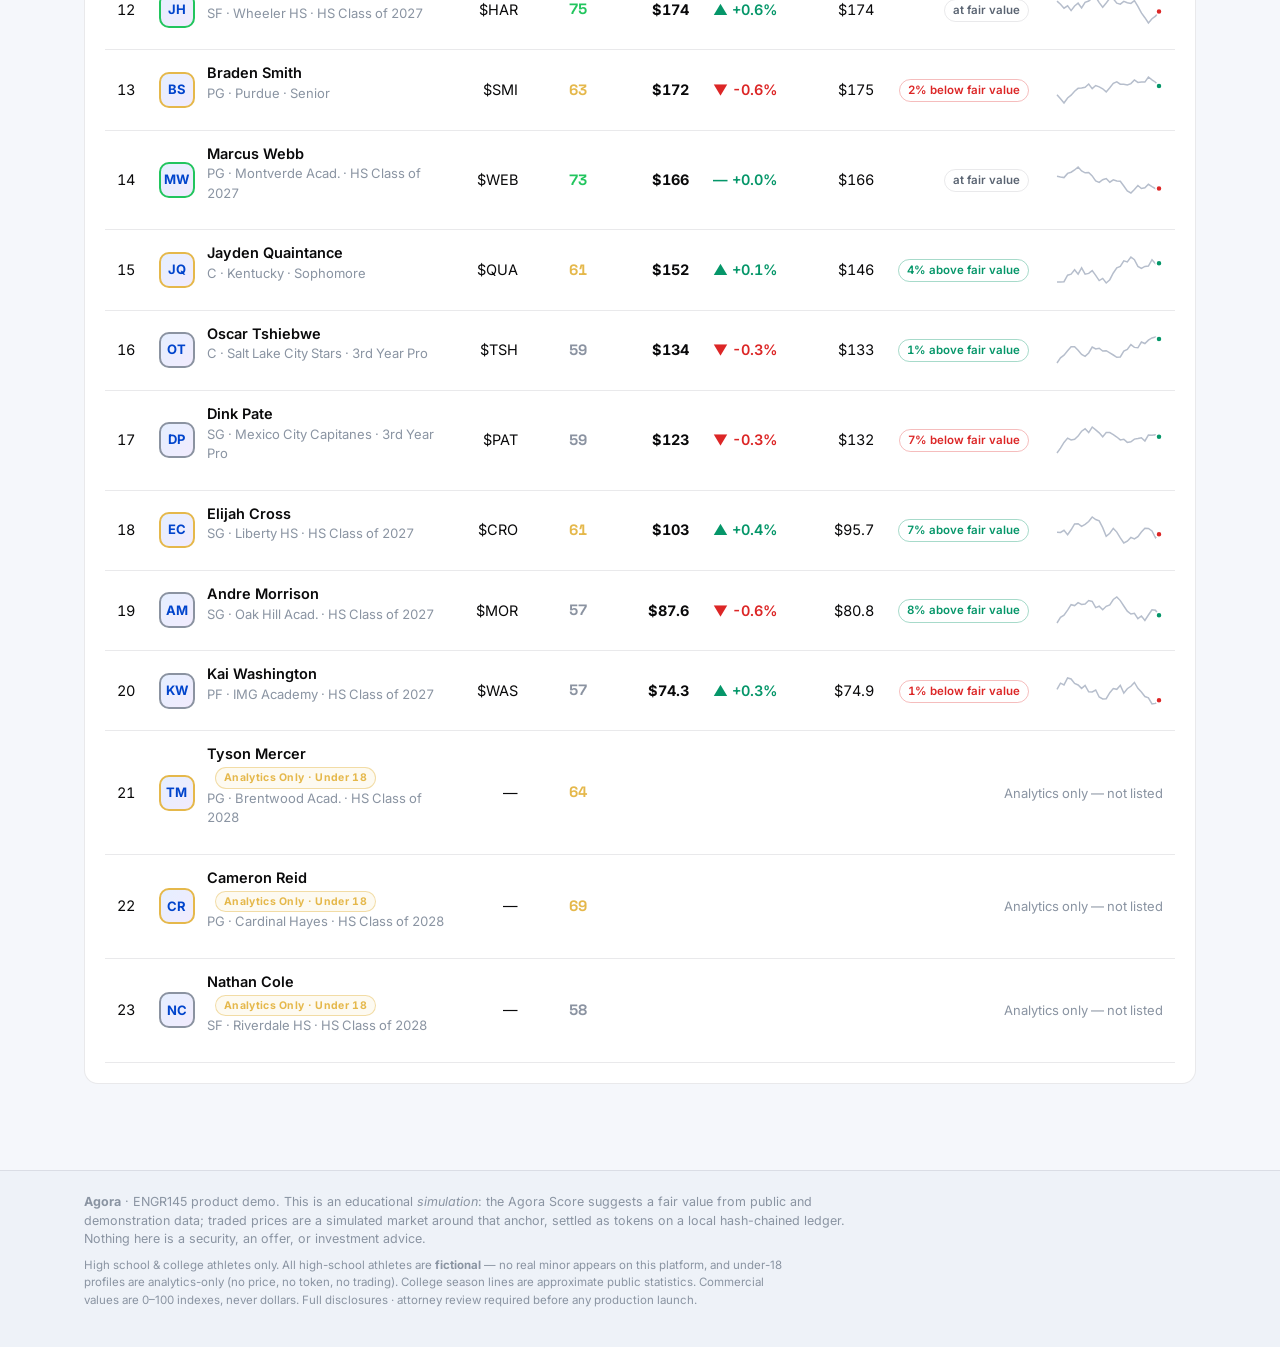
==== commit 693a0406: "Market Rush — 90-second accelerated trading game #/game: nine athletes (three per tier — HS, College" ====
--- a/docs/index.html
+++ b/docs/index.html
@@ -26,7 +26,8 @@
     <a href="#/methodology" data-nav="methodology">Methodology</a>
     <a href="#/portfolio" data-nav="portfolio">Portfolio <span class="nav-badge" id="portfolioCount" hidden></span></a>
     <a href="#/ledger" data-nav="ledger">Ledger</a>
-    <a href="#/join" data-nav="join" class="nav-join">Join</a>
+    <a href="#/game" data-nav="game" class="nav-join">Game</a>
+    <a href="#/join" data-nav="join">Join</a>
   </nav>
   <span class="demo-chip" title="Built for ENGR145 OAP II">OAP&nbsp;II&nbsp;demo</span>
 </header>
--- a/docs/app.css
+++ b/docs/app.css
@@ -481,3 +481,130 @@
 .demo-chip { background: rgba(0,98,255,.07); border-color: rgba(0,98,255,.3); color: #0052E0; font-weight: 600; }
 .score-chip { font-family: "Space Grotesk", Inter, sans-serif; }
 .topbar { padding-left: max(24px, calc((100vw - var(--max)) / 2)); padding-right: max(24px, calc((100vw - var(--max)) / 2)); }
+
+/* ---------- welcome splash ---------- */
+.splash-mode .topbar, .splash-mode .ticker, .splash-mode .footer { display: none; }
+.splash-mode main { max-width: none; padding: 0; }
+.welcome {
+  min-height: 100dvh; display: flex; flex-direction: column;
+  align-items: center; justify-content: center; gap: 10px;
+  padding: 32px 24px; text-align: center;
+}
+.welcome-logo { width: min(46vw, 190px); height: auto; animation: wfloat 5s ease-in-out infinite; }
+@keyframes wfloat { 50% { transform: translateY(-8px); } }
+@media (prefers-reduced-motion: reduce) { .welcome-logo { animation: none; } }
+.welcome-word {
+  font-family: "Space Grotesk", Inter, sans-serif; font-weight: 700;
+  font-size: clamp(34px, 9vw, 52px); letter-spacing: .3em; margin-left: .3em;
+  background: linear-gradient(115deg, #0A2A66, #0062FF 60%, #7C3AED);
+  -webkit-background-clip: text; background-clip: text; color: transparent;
+}
+.welcome-tag { color: var(--ink-2); font-size: clamp(15px, 4.2vw, 18px); margin: 2px 0 26px; }
+.welcome-btn {
+  font-size: clamp(18px, 5vw, 22px); font-weight: 800; letter-spacing: .06em;
+  padding: 18px 54px; border-radius: 99px; width: min(86vw, 380px);
+  box-shadow: 0 10px 34px rgba(0,98,255,.35);
+  transition: transform .12s ease;
+}
+.welcome-btn:active { transform: scale(.96); }
+.welcome-fine { position: fixed; bottom: 14px; left: 0; right: 0; font-size: 11.5px; color: var(--ink-3); }
+
+/* ---------- live game interstitial ---------- */
+.live-view {
+  min-height: 100dvh; max-width: 420px; margin: 0 auto;
+  display: flex; flex-direction: column; padding: 22px 20px 24px; gap: 4px;
+}
+.live-head { display: flex; align-items: center; justify-content: space-between; margin-bottom: 14px; }
+.live-brand { display: flex; align-items: center; gap: 8px; }
+.live-brand img { width: 30px; height: 30px; }
+.live-dot { width: 9px; height: 9px; border-radius: 99px; background: var(--down); animation: livepulse 1.2s infinite; }
+@keyframes livepulse { 50% { opacity: .25; } }
+@media (prefers-reduced-motion: reduce) { .live-dot { animation: none; } }
+.live-label { font-weight: 800; font-size: 13px; letter-spacing: .14em; color: var(--down); }
+.live-name { font-size: 30px; margin: 0; letter-spacing: -.01em; }
+.live-sub { margin: 0 0 10px; }
+.live-price-row { display: flex; align-items: baseline; gap: 12px; }
+.live-price {
+  font-family: "Space Grotesk", Inter, sans-serif; font-weight: 700;
+  font-size: clamp(44px, 13vw, 56px); letter-spacing: -.03em; font-variant-numeric: tabular-nums;
+}
+.live-price.bump { animation: livebump .5s cubic-bezier(.2, 2, .4, 1); }
+@keyframes livebump { 35% { transform: scale(1.09); } }
+.live-delta { font-size: 18px; font-weight: 800; }
+.live-chart { width: 100%; height: auto; margin: 10px 0 6px; }
+.live-feed { display: flex; flex-direction: column; gap: 10px; min-height: 210px; }
+.live-event {
+  background: var(--surface); border: 1px solid var(--hairline); border-left: 5px solid #0062FF;
+  border-radius: 14px; padding: 12px 16px; font-weight: 700; font-size: 15.5px;
+  opacity: 0; transform: translateY(10px) scale(.97);
+  transition: opacity .3s, transform .35s cubic-bezier(.2, 1.6, .4, 1);
+  box-shadow: 0 8px 24px rgba(10,30,80,.07);
+}
+.live-event.show { opacity: 1; transform: none; }
+.live-event small { display: block; font-weight: 500; font-size: 12.5px; color: var(--ink-3); margin-top: 2px; }
+.live-gain { color: var(--up); margin-left: 10px; }
+.live-cta { margin-top: auto; width: 100%; padding: 16px; font-size: 17px; font-weight: 700; border-radius: 14px; }
+
+/* ---------- future simulator ---------- */
+.sim-panel { margin-top: 14px; padding-top: 14px; border-top: 1px solid var(--hairline); }
+.sim-head { display: flex; align-items: center; gap: 12px; flex-wrap: wrap; margin-bottom: 4px; }
+.proj-badge {
+  font-size: 10.5px; font-weight: 700; letter-spacing: .06em; color: #6D28D9;
+  background: rgba(124,58,237,.08); border: 1px solid rgba(124,58,237,.25);
+  padding: 3px 10px; border-radius: 99px;
+}
+.proj-note { margin-left: 10px; }
+.sim-events { display: flex; flex-wrap: wrap; gap: 8px; margin-top: 10px; }
+.sim-event {
+  font-size: 12px; font-weight: 600; padding: 5px 12px; border-radius: 99px;
+  border: 1px solid var(--hairline); background: var(--surface-2); color: var(--ink-2);
+}
+.sim-event.pos { color: var(--up); border-color: rgba(5,150,105,.3); }
+.sim-event.neg { color: var(--down); border-color: rgba(220,38,38,.3); }
+
+/* ---------- market rush game ---------- */
+.game { max-width: 560px; margin: 0 auto; padding: 16px 16px 40px; }
+.game-hud { position: sticky; top: 10px; z-index: 30; padding: 14px 18px; }
+.g-hud-row { display: flex; align-items: baseline; justify-content: space-between; }
+.g-day { font-size: 13px; font-weight: 700; color: var(--ink-2); letter-spacing: .04em; }
+.g-timer { font-family: "Space Grotesk", Inter, sans-serif; font-weight: 700; font-size: 18px; font-variant-numeric: tabular-nums; }
+.g-timer.urgent { color: var(--down); animation: livepulse 1s infinite; }
+.g-val { font-family: "Space Grotesk", Inter, sans-serif; font-size: 34px; font-weight: 700; letter-spacing: -.02em; }
+.g-ret { font-size: 17px; font-weight: 800; }
+.g-hint { margin: 12px 2px 10px; }
+.g-news { min-height: 34px; display: flex; flex-direction: column; gap: 6px; margin-bottom: 10px; }
+.g-flash {
+  font-size: 13.5px; font-weight: 700; padding: 8px 14px; border-radius: 10px;
+  background: var(--surface); border: 1px solid var(--hairline); border-left: 4px solid var(--up);
+  opacity: 0; transform: translateY(-8px); transition: all .25s; box-shadow: 0 6px 18px rgba(10,30,80,.08);
+}
+.g-flash.neg { border-left-color: var(--down); }
+.g-flash.show { opacity: 1; transform: none; }
+.g-grid { display: grid; grid-template-columns: repeat(3, 1fr); gap: 10px; }
+@media (max-width: 560px) { .g-grid { grid-template-columns: repeat(2, 1fr); } }
+.g-card { padding: 12px 12px 12px; display: flex; flex-direction: column; gap: 4px; }
+.g-top { display: flex; align-items: center; justify-content: space-between; }
+.g-top b { color: #0052E0; font-size: 14.5px; }
+.g-top .tag { font-size: 9.5px; padding: 2px 7px; }
+.g-name { font-size: 12px; margin-top: -2px; }
+.g-price { font-family: "Space Grotesk", Inter, sans-serif; font-weight: 700; font-size: 21px; font-variant-numeric: tabular-nums; }
+.g-price.up { animation: gup .5s ease; }
+.g-price.down { animation: gdown .5s ease; }
+@keyframes gup { 30% { color: var(--up); transform: translateY(-2px); } }
+@keyframes gdown { 30% { color: var(--down); transform: translateY(2px); } }
+.g-spark { width: 100%; height: 30px; }
+.g-pos { font-size: 11.5px; min-height: 16px; font-weight: 600; }
+.g-pos.pos { color: var(--up); } .g-pos.neg { color: var(--down); }
+.g-btns { display: grid; grid-template-columns: 1fr auto; gap: 6px; }
+.g-buy { padding: 9px 0; font-size: 13.5px; font-weight: 700; }
+.g-sell { padding: 9px 12px; font-size: 13.5px; }
+.btn:disabled { opacity: .45; pointer-events: none; }
+.g-over {
+  position: fixed; inset: 0; z-index: 60; display: grid; place-items: center;
+  background: rgba(240,244,250,.75); backdrop-filter: blur(10px);
+}
+.g-over-card { width: min(88vw, 380px); text-align: center; padding: 28px 24px; }
+.g-over-ret { font-family: "Space Grotesk", Inter, sans-serif; font-size: 56px; font-weight: 700; letter-spacing: -.03em; }
+.g-over-ret.pos { color: var(--up); } .g-over-ret.neg { color: var(--down); }
+.g-over-title { font-size: 20px; font-weight: 800; margin: 4px 0 8px; }
+.btn-row.center { justify-content: center; }
